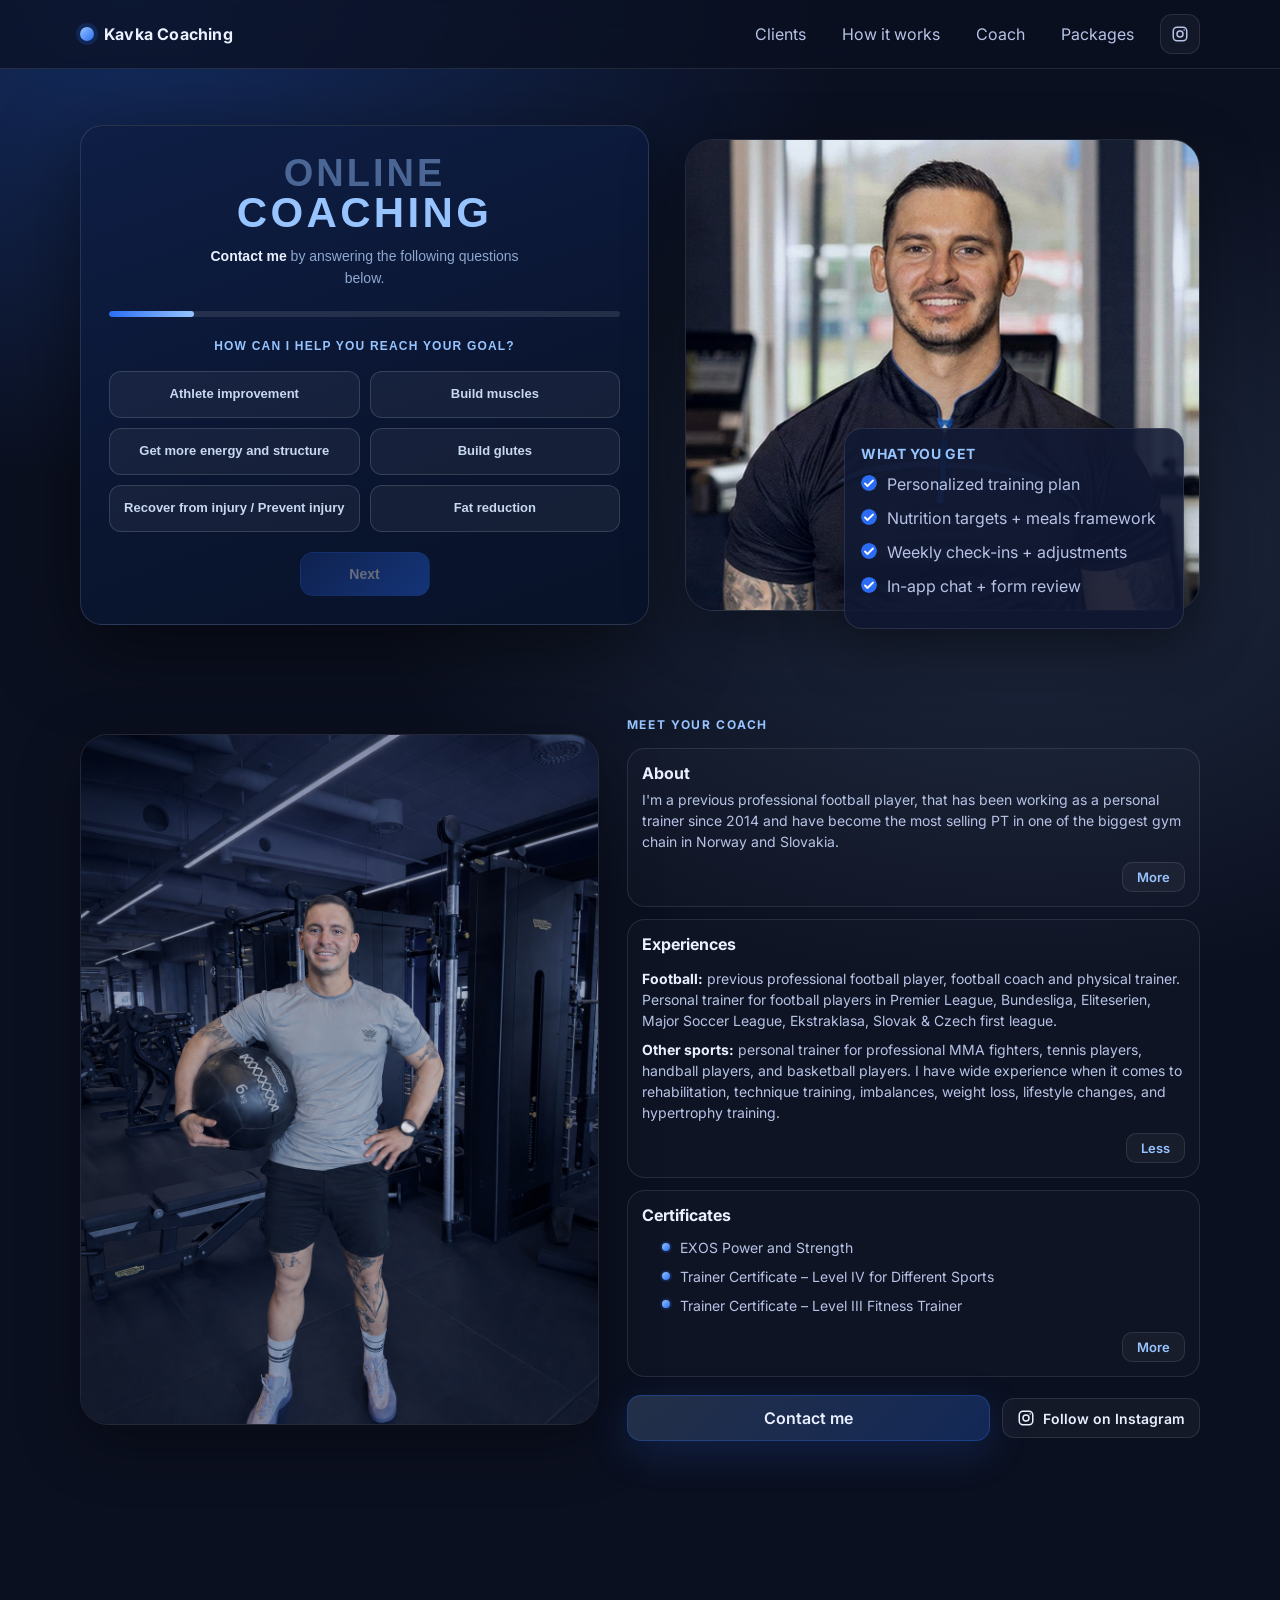
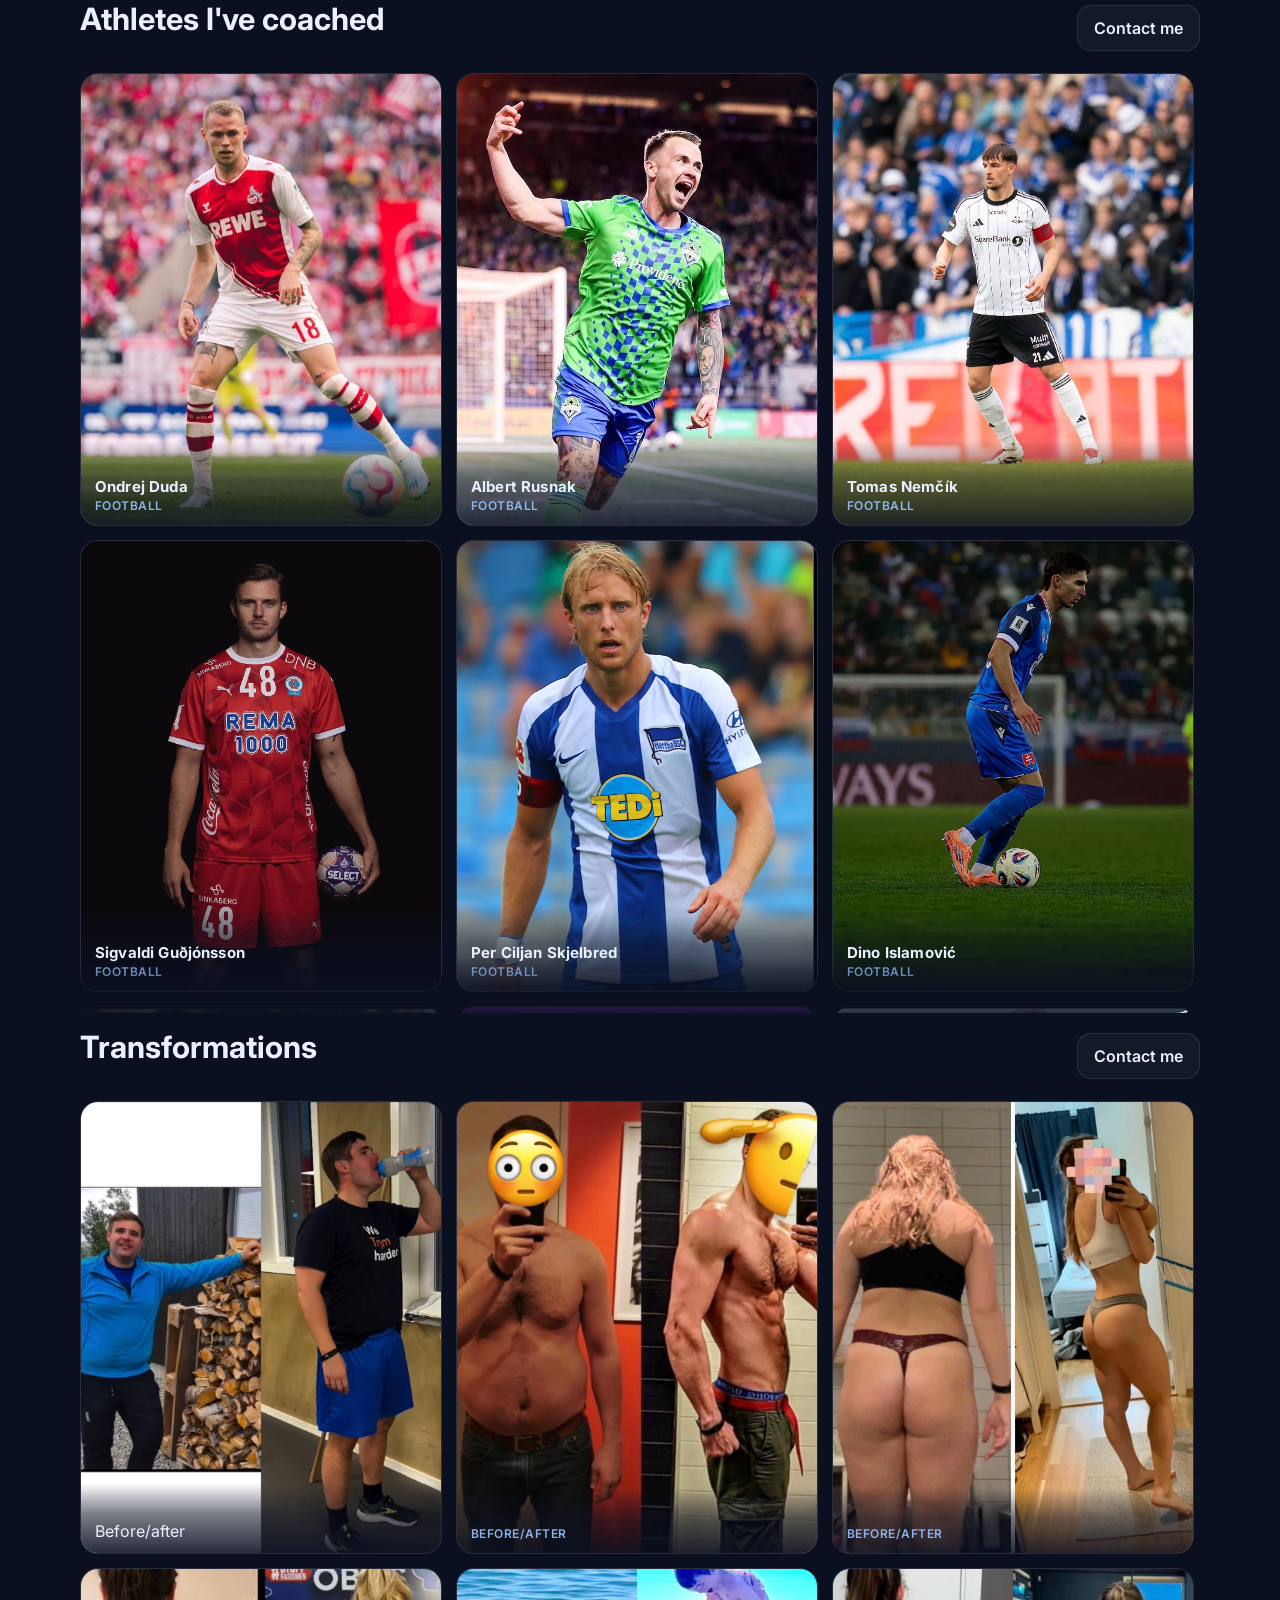
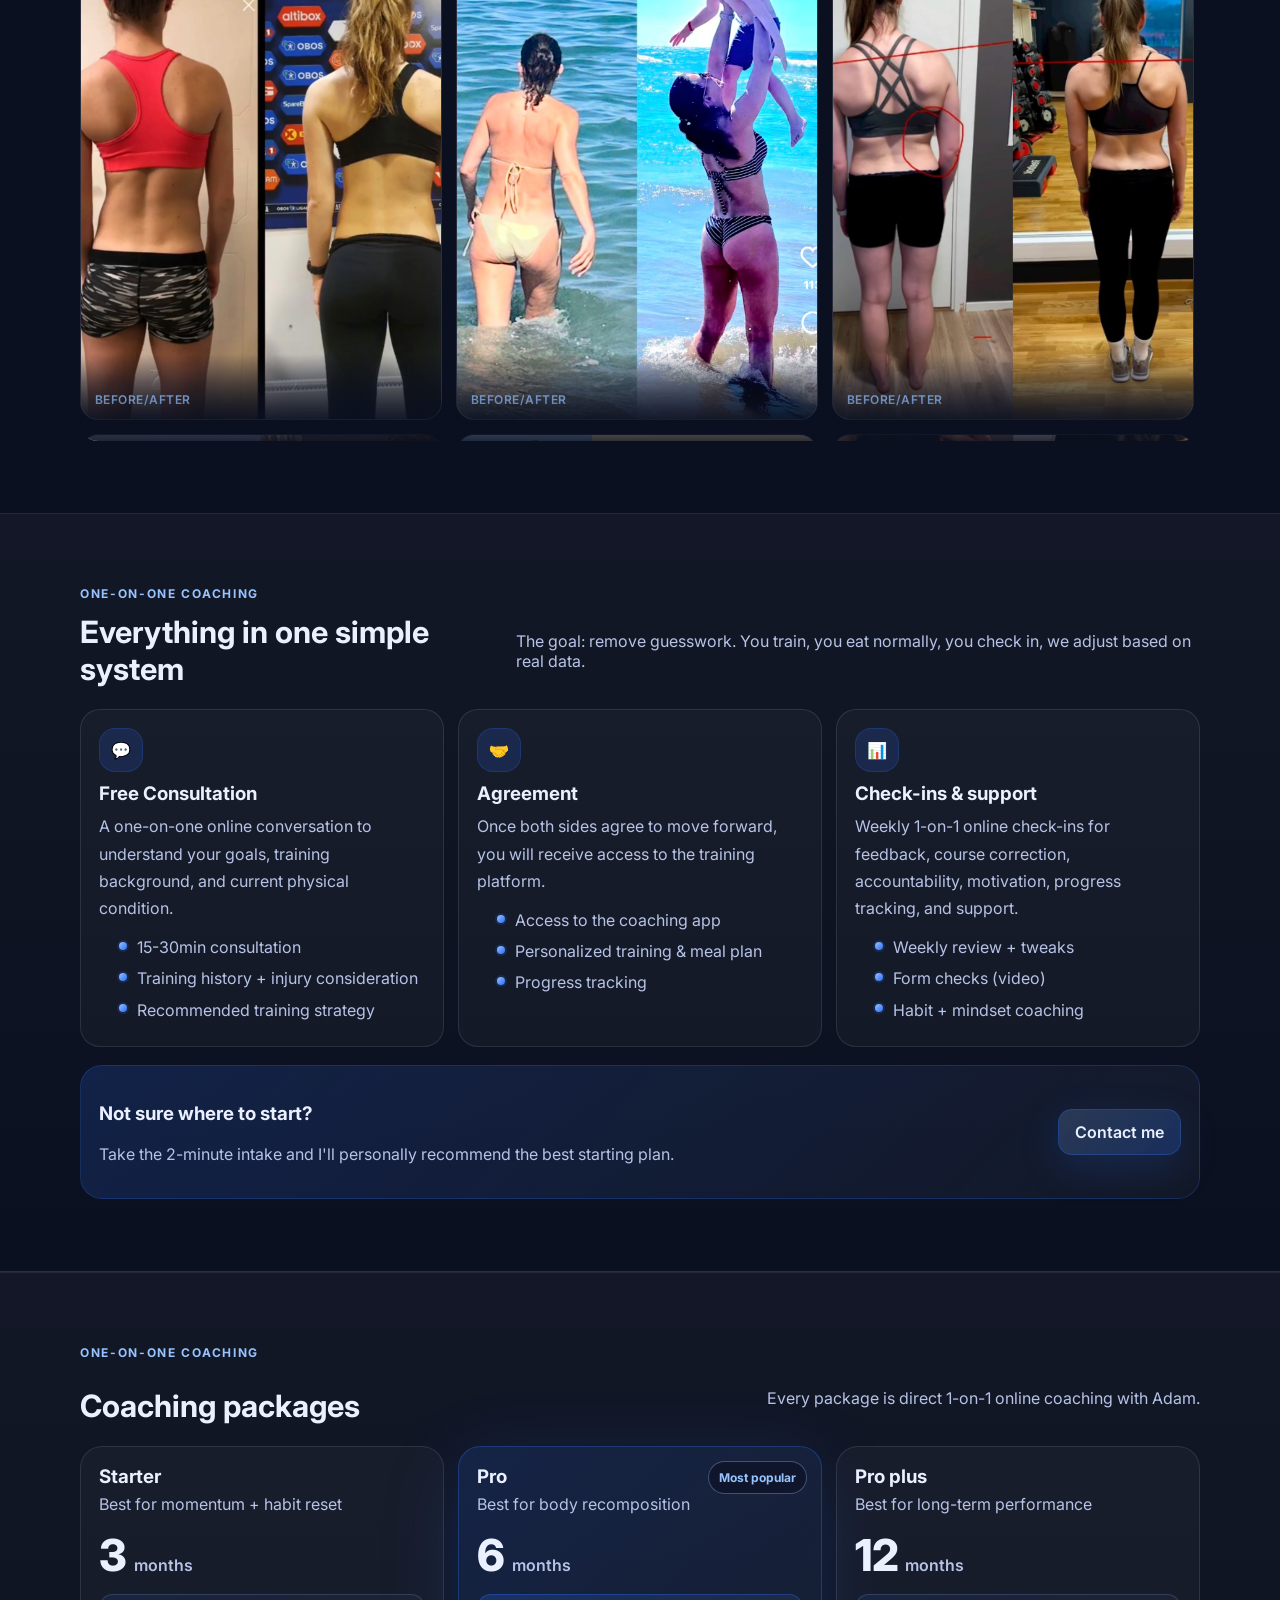
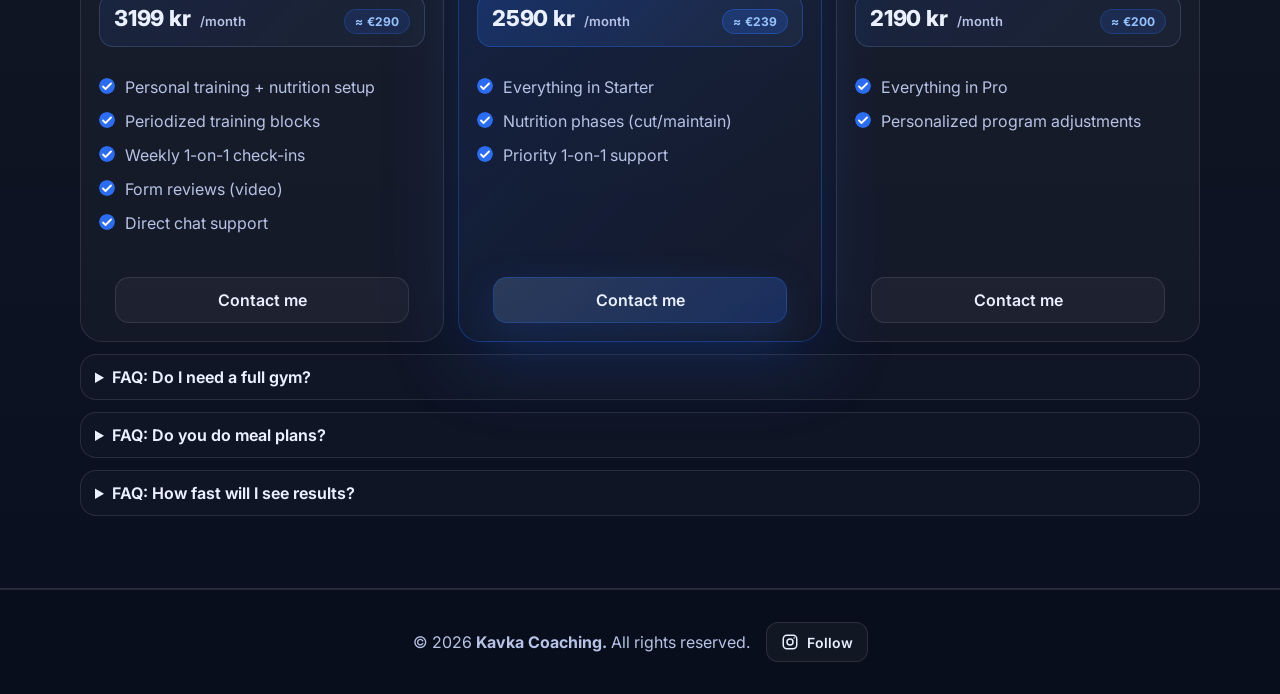
==== index.html @ ac6e38df "ordered gallery" ====
<!-- ============================================================
  AUTO-GENERATED FILE — DO NOT EDIT DIRECTLY
  Changes made here will be overwritten on the next build.
  Edit the partials in /partials and run: node build.js/node build.js --watch
============================================================ -->
<!doctype html>
<html lang="en">
  <head>
    <meta charset="utf-8" />
    <meta name="viewport" content="width=device-width,initial-scale=1" />

    <!-- Primary meta -->
    <title>Kavka Coaching — Online Fitness, Strength & Performance Coaching</title>
    <meta
      name="description"
      content="Personal online coaching with Adam Kavka — former pro footballer and top-selling PT in Norway and Slovakia. Custom training, nutrition, and weekly accountability for athletes and lifestyle clients."
    />
    <meta name="author" content="Adam Kavka" />
    <meta name="robots" content="index, follow" />
    <link rel="canonical" href="https://kavkacoaching.com/" />

    <!-- Favicon / device icons -->
    <link rel="icon" type="image/png" href="/favicon.png" />
    <link rel="apple-touch-icon" href="/apple-touch-icon.png" />
    <meta name="theme-color" content="#0b1020" />

    <!-- Open Graph (Facebook, LinkedIn, WhatsApp, iMessage previews) -->
    <meta property="og:type" content="website" />
    <meta property="og:url" content="https://kavkacoaching.com/" />
    <meta property="og:site_name" content="Kavka Coaching" />
    <meta property="og:title" content="Kavka Coaching — Online Fitness & Performance Coaching" />
    <meta
      property="og:description"
      content="Personal online coaching with Adam Kavka — former pro footballer and top-selling PT. Custom training, nutrition, and weekly accountability."
    />
    <meta property="og:image" content="https://kavkacoaching.com/assets/og-image.jpg" />
    <meta property="og:image:width" content="1200" />
    <meta property="og:image:height" content="630" />
    <meta property="og:image:alt" content="Adam Kavka — online fitness and performance coach" />
    <meta property="og:locale" content="en_US" />

    <!-- Twitter / X -->
    <meta name="twitter:card" content="summary_large_image" />
    <meta name="twitter:title" content="Kavka Coaching — Online Fitness & Performance Coaching" />
    <meta
      name="twitter:description"
      content="Personal online coaching with Adam Kavka — former pro footballer and top-selling PT."
    />
    <meta name="twitter:image" content="https://kavkacoaching.com/assets/og-image.jpg" />

    <!-- Fonts -->
    <link rel="preconnect" href="https://fonts.googleapis.com" />
    <link rel="preconnect" href="https://fonts.gstatic.com" crossorigin />
    <link
      href="https://fonts.googleapis.com/css2?family=Inter:wght@400;500;600;700&display=swap"
      rel="stylesheet"
    />

    <link rel="stylesheet" href="style.css" />

    <!-- Structured data: Person + LocalBusiness + Service + FAQ -->
    <script type="application/ld+json">
      {
        "@context": "https://schema.org",
        "@graph": [
          {
            "@type": "Person",
            "@id": "https://kavkacoaching.com/#adam",
            "name": "Adam Kavka",
            "jobTitle": "Personal Trainer & Performance Coach",
            "url": "https://kavkacoaching.com/",
            "image": "https://kavkacoaching.com/assets/coach-adam-medicineball.png",
            "sameAs": ["https://instagram.com/adam.kavka"],
            "description": "Former professional football player and top-selling personal trainer in Norway and Slovakia. Coaches elite athletes across football, MMA, tennis, handball and basketball, plus lifestyle clients focused on body composition, rehabilitation, and long-term health."
          },
          {
            "@type": "LocalBusiness",
            "@id": "https://kavkacoaching.com/#business",
            "name": "Kavka Coaching",
            "url": "https://kavkacoaching.com/",
            "image": "https://kavkacoaching.com/assets/coach-adam-medicineball.png",
            "priceRange": "2190–3199 NOK / month",
            "founder": { "@id": "https://kavkacoaching.com/#adam" },
            "sameAs": ["https://instagram.com/adam.kavka"]
          },
          {
            "@type": "Service",
            "name": "Online Personal Coaching",
            "provider": { "@id": "https://kavkacoaching.com/#business" },
            "areaServed": "Worldwide",
            "serviceType": [
              "Personal Training",
              "Online Coaching",
              "Sports Performance",
              "Injury Rehabilitation",
              "Nutrition Coaching"
            ],
            "offers": [
              {
                "@type": "Offer",
                "name": "Starter — 3 months",
                "price": "3199",
                "priceCurrency": "NOK",
                "url": "https://kavkacoaching.com/#packages"
              },
              {
                "@type": "Offer",
                "name": "Pro — 6 months",
                "price": "2590",
                "priceCurrency": "NOK",
                "url": "https://kavkacoaching.com/#packages"
              },
              {
                "@type": "Offer",
                "name": "Pro Plus — 12 months",
                "price": "2190",
                "priceCurrency": "NOK",
                "url": "https://kavkacoaching.com/#packages"
              }
            ]
          },
          {
            "@type": "FAQPage",
            "mainEntity": [
              {
                "@type": "Question",
                "name": "Do I need a full gym?",
                "acceptedAnswer": {
                  "@type": "Answer",
                  "text": "No. The plan is written around your equipment (home, gym, or hybrid). If you have dumbbells and a bench, that's enough to progress."
                }
              },
              {
                "@type": "Question",
                "name": "Do you do meal plans?",
                "acceptedAnswer": {
                  "@type": "Answer",
                  "text": "We use targets and templates with optional examples. The focus is sustainability, flexibility, and learning what works for you."
                }
              },
              {
                "@type": "Question",
                "name": "How fast will I see results?",
                "acceptedAnswer": {
                  "@type": "Answer",
                  "text": "Most clients notice energy, consistency, and strength improvements in 2–3 weeks. Visible changes typically follow over 6–12+ weeks depending on goal and adherence."
                }
              }
            ]
          }
        ]
      }
    </script>
  </head>

  <body></body>
</html>

<!-- Top bar -->
<header class="topbar" id="top">
  <div class="container topbar__inner">
    <a class="brand scroll-top-btn" href="" aria-label="Kavka Coaching home">
      <span class="brand__mark" aria-hidden="true"></span>
      <span class="brand__text">Kavka Coaching</span>
    </a>

    <nav class="nav" aria-label="Primary">
      <button class="nav__toggle" id="navToggle" aria-expanded="false" aria-controls="navMenu">
        <span class="sr-only">Open menu</span>
        <span class="nav__bars" aria-hidden="true"></span>
      </button>

      <div class="nav__menu" id="navMenu">
        <a href="#results">Clients</a>
        <a href="#method">How it works</a>
        <a href="#coach">Coach</a>
        <a href="#packages">Packages</a>
        <a
          class="social-link social-link--icon"
          href="https://instagram.com/adam.kavka"
          target="_blank"
          rel="noopener noreferrer"
          aria-label="Instagram"
        >
          <svg
            viewBox="0 0 24 24"
            fill="none"
            stroke-width="2"
            stroke-linecap="round"
            stroke-linejoin="round"
            aria-hidden="true"
          >
            <rect x="3" y="3" width="18" height="18" rx="5" />
            <circle cx="12" cy="12" r="4" />
            <circle cx="17.5" cy="6.5" r="1" fill="currentColor" stroke="none" />
          </svg>
        </a>
      </div>
    </nav>
  </div>
</header>


    <main>

<!-- HERO -->
<section class="hero">
  <div class="container hero__grid">
    <div class="hero__copy">
      <!-- ═══ QUIZ PANEL ═══ -->
      <div class="quiz-panel" id="quizPanel">
        <div class="quiz-logo">
          <div class="quiz-logo__top">ONLINE</div>
          <div class="quiz-logo__bottom">COACHING</div>
          <p class="quiz-tagline"><b>Contact me</b> by answering the following questions below.</p>
        </div>

        <div class="quiz-progress">
          <div class="quiz-progress__fill" id="quizProgress" style="width: 16.66%"></div>
        </div>

        <div class="quiz-steps" id="quizSteps">
          <!-- Step 1 -->
          <div class="quiz-step is-active" data-step="1">
            <p class="quiz-question">How can I help you reach your goal?</p>
            <div class="quiz-options">
              <button class="quiz-opt" data-group="goal" data-val="athlete">
                Athlete improvement
              </button>
              <button class="quiz-opt" data-group="goal" data-val="muscle">Build muscles</button>
              <button class="quiz-opt" data-group="goal" data-val="energy">
                Get more energy and structure
              </button>
              <button class="quiz-opt" data-group="goal" data-val="glutes">Build glutes</button>
              <button class="quiz-opt" data-group="goal" data-val="injury">
                Recover from injury / Prevent injury
              </button>
              <button class="quiz-opt" data-group="goal" data-val="fat">Fat reduction</button>
            </div>
            <div class="quiz-nav">
              <button class="quiz-nav-btn quiz-nav-btn--next" data-next="2" disabled>Next</button>
            </div>
          </div>

          <!-- Step 2 -->
          <div class="quiz-step" data-step="2">
            <p class="quiz-question">How many times per week do you realistically want to train?</p>
            <div class="quiz-options">
              <button class="quiz-opt" data-group="freq" data-val="2">2 times</button>
              <button class="quiz-opt" data-group="freq" data-val="3">3 times</button>
              <button class="quiz-opt" data-group="freq" data-val="4+">4+ times</button>
              <button class="quiz-opt" data-group="freq" data-val="unsure">Not sure</button>
            </div>
            <div class="quiz-nav">
              <button class="quiz-nav-btn quiz-nav-btn--back" data-back="1">Back</button>
              <button class="quiz-nav-btn quiz-nav-btn--next" data-next="3" disabled>Next</button>
            </div>
          </div>

          <!-- Step 3 -->
          <div class="quiz-step" data-step="3">
            <p class="quiz-question">What is your biggest challenge?</p>
            <div class="quiz-options quiz-options--3col">
              <button class="quiz-opt" data-group="challenge" data-val="diet">
                It's hard to stick to a diet
              </button>
              <button class="quiz-opt" data-group="challenge" data-val="structure">
                Lack of structure in my training
              </button>
              <button class="quiz-opt" data-group="challenge" data-val="motivation">
                Struggle with motivation
              </button>
              <button class="quiz-opt" data-group="challenge" data-val="time">
                Not enough time in my daily life
              </button>
              <button class="quiz-opt" data-group="challenge" data-val="tried">
                Tried a lot without results
              </button>
              <button class="quiz-opt" data-group="challenge" data-val="coaching">
                Need coaching
              </button>
            </div>
            <div class="quiz-nav">
              <button class="quiz-nav-btn quiz-nav-btn--back" data-back="2">Back</button>
              <button class="quiz-nav-btn quiz-nav-btn--next" data-next="4" disabled>Next</button>
            </div>
          </div>

          <!-- Step 3b – ATHLETE variant -->
          <div class="quiz-step" data-step="3b">
            <p class="quiz-question">
              What aspect of your performance do you most want to improve?
            </p>
            <div class="quiz-options quiz-options--3col">
              <button class="quiz-opt" data-group="challenge" data-val="speed">
                Speed & explosiveness
              </button>
              <button class="quiz-opt" data-group="challenge" data-val="strength">
                Strength & power
              </button>
              <button class="quiz-opt" data-group="challenge" data-val="endurance">Recovery</button>
              <button class="quiz-opt" data-group="challenge" data-val="injury">
                Staying injury-free
              </button>
              <button class="quiz-opt" data-group="challenge" data-val="body-comp">
                Body composition
              </button>
              <button class="quiz-opt" data-group="challenge" data-val="consistency">
                Training consistency
              </button>
            </div>
            <div class="quiz-nav">
              <button class="quiz-nav-btn quiz-nav-btn--back" data-back="2">Back</button>
              <button class="quiz-nav-btn quiz-nav-btn--next" data-next="4" disabled>Next</button>
            </div>
          </div>

          <!-- Step 3c – INJURY/RECOVERY variant -->
          <div class="quiz-step" data-step="3c">
            <p class="quiz-question">What best describes your current situation?</p>
            <div class="quiz-options quiz-options--3col">
              <button class="quiz-opt" data-group="challenge" data-val="rehab">
                Recovering from a recent injury
              </button>
              <button class="quiz-opt" data-group="challenge" data-val="chronic">
                Managing a chronic / recurring issue
              </button>
              <button class="quiz-opt" data-group="challenge" data-val="prevention">
                No injury now, want to stay that way
              </button>
              <button class="quiz-opt" data-group="challenge" data-val="post-surgery">
                Post-surgery rehabilitation
              </button>
              <button class="quiz-opt" data-group="challenge" data-val="pain">
                Pain during training I want to fix
              </button>
              <button class="quiz-opt" data-group="challenge" data-val="return">
                Returning to sport after time off
              </button>
            </div>
            <div class="quiz-nav">
              <button class="quiz-nav-btn quiz-nav-btn--back" data-back="2">Back</button>
              <button class="quiz-nav-btn quiz-nav-btn--next" data-next="4" disabled>Next</button>
            </div>
          </div>

          <!-- Step 4 -->
          <div class="quiz-step" data-step="4">
            <p class="quiz-question">How ready are you to start making real progress?</p>
            <div class="quiz-options">
              <button class="quiz-opt" data-group="ready" data-val="now">
                I'm ready to start now
              </button>
              <button class="quiz-opt" data-group="ready" data-val="soon">
                I want to start within the next few weeks
              </button>
            </div>
            <div class="quiz-nav">
              <button class="quiz-nav-btn quiz-nav-btn--back" data-back="3">Back</button>
              <button class="quiz-nav-btn quiz-nav-btn--next" data-next="5" disabled>Next</button>
            </div>
          </div>

          <!-- Step 5 -->
          <div class="quiz-step" data-step="5">
            <p class="quiz-question">What do you feel you're missing most right now?</p>
            <div class="quiz-options">
              <button class="quiz-opt" data-group="missing" data-val="diet-structure">
                Nutrition structure
              </button>
              <button class="quiz-opt" data-group="missing" data-val="training-structure">
                Training structure
              </button>
              <button class="quiz-opt" data-group="missing" data-val="accountability">
                Accountability and check-ins
              </button>
              <button class="quiz-opt" data-group="missing" data-val="all">All</button>
            </div>
            <div class="quiz-nav">
              <button class="quiz-nav-btn quiz-nav-btn--back" data-back="4">Back</button>
              <button
                class="quiz-nav-btn quiz-nav-btn--next scroll-top-btn"
                data-next="contact"
                disabled
              >
                Next
              </button>
            </div>
            <!-- <div class="quiz-nav">
              <button class="quiz-nav-btn quiz-nav-btn--back" data-back="4">Back</button>
              <button class="quiz-nav-btn quiz-nav-btn--next" data-next="6" disabled>Next</button>
            </div> -->
          </div>

          <!-- Step 6 -->
          <!-- <div class="quiz-step" data-step="6">
            <p class="quiz-question">Are you willing to follow a plan if it suits you?</p>
            <div class="quiz-options">
              <button class="quiz-opt" data-group="commit" data-val="yes">
                Yes, I'm ready to do what it takes
              </button>
              <button class="quiz-opt" data-group="commit" data-val="support">
                Yes, but I need support and guidance
              </button>
            </div>
            <div class="quiz-nav">
              <button class="quiz-nav-btn quiz-nav-btn--back" data-back="5">Back</button>
              <button
                class="quiz-nav-btn quiz-nav-btn--next scroll-top-btn"
                data-next="contact"
                disabled
              >
                Next
              </button>
            </div>
          </div> -->

          <!-- Contact -->
          <div class="quiz-step" data-step="contact">
            <p class="quiz-contact-title">Contact Information</p>
            <form id="quizForm" action="https://api.web3forms.com/submit" method="POST">
              <input type="hidden" name="access_key" value="e5d29712-9a06-461d-8689-d2d3aa229a0f" />
              <input type="hidden" name="subject" id="fSubject" />
              <input type="hidden" name="goal" id="fGoal" />
              <input type="hidden" name="frequency" id="fFreq" />
              <input type="hidden" name="challenge" id="fChallenge" />
              <input type="hidden" name="readiness" id="fReady" />
              <input type="hidden" name="missing" id="fMissing" />
              <input type="hidden" name="commitment" id="fCommit" />

              <div class="quiz-field">
                <label for="qName">Full name</label>
                <input
                  type="text"
                  id="qName"
                  name="name"
                  placeholder="Your full name"
                  required
                  autocomplete="name"
                />
              </div>
              <div class="quiz-field">
                <label for="qEmail">Email</label>
                <input
                  type="email"
                  id="qEmail"
                  name="email"
                  placeholder="Your email"
                  required
                  autocomplete="email"
                />
                <p class="quiz-field-error" id="qEmailError">Please enter a valid email address.</p>
              </div>
              <div class="quiz-field">
                <label for="qPhone">Phone</label>
                <div class="quiz-phone-row">
                  <div class="dial-picker" id="dialPicker">
                    <button
                      type="button"
                      class="dial-trigger"
                      id="dialTrigger"
                      aria-haspopup="listbox"
                      aria-expanded="false"
                    >
                      <span class="dial-flag" id="dialFlag">🇳🇴</span>
                      <span class="dial-code" id="dialCode">+47</span>
                      <span class="dial-arrow" aria-hidden="true">▾</span>
                    </button>
                    <div
                      class="dial-dropdown"
                      id="dialDropdown"
                      role="listbox"
                      aria-label="Select country code"
                      hidden
                    >
                      <div class="dial-search-wrap">
                        <input
                          type="text"
                          class="dial-search"
                          id="dialSearch"
                          placeholder="Search country…"
                          autocomplete="off"
                          aria-label="Search countries"
                        />
                      </div>
                      <ul class="dial-list" id="dialList"></ul>
                    </div>
                  </div>
                  <input type="hidden" name="dial_code" id="qDialCode" value="+47" />
                  <input
                    type="tel"
                    id="qPhone"
                    name="phone"
                    placeholder="Mobile number"
                    autocomplete="tel"
                  />
                </div>
              </div>

              <!-- Your answers toggle -->
              <div class="quiz-field">
                <div class="quiz-answers-header">
                  <label>Your answers</label>
                  <button type="button" class="quiz-answers-toggle" id="answersToggle">
                    Show my answers
                  </button>
                </div>
                <div class="quiz-answers-body" id="answersBody" hidden>
                  <div id="qSummaryDisplay" class="quiz-summary-display"></div>
                </div>
                <input type="hidden" id="qSummary" />
              </div>

              <div class="quiz-field">
                <label for="qMessage"
                  >Anything else you'd like to add?
                  <span class="quiz-label-optional">(optional)</span></label
                >
                <textarea
                  id="qMessage"
                  name="additional_notes"
                  class="quiz-message-textarea"
                  rows="3"
                  placeholder="Tell me about your schedule, goals, or anything relevant…"
                ></textarea>
              </div>

              <input type="hidden" name="message" id="fFullMessage" />

              <div class="h-captcha" data-captcha="true" data-theme="dark"></div>

              <div class="quiz-bottom-row">
                <button
                  type="button"
                  class="quiz-nav-btn quiz-nav-btn--back scroll-top-btn"
                  data-back="5"
                >
                  Back
                </button>
                <button type="submit" class="quiz-submit-btn" id="quizSubmit">Contact me</button>
              </div>
              <p class="quiz-privacy">
                When you submit the form, we use your contact information to send you special
                offers. Read our <a href="/privacy">privacy policy</a> for more information.
              </p>
              <p class="quiz-status" id="quizStatus"></p>
            </form>
          </div>

          <!-- Thanks -->
          <div class="quiz-step" data-step="thanks">
            <div class="quiz-thanks">
              <div class="quiz-thanks__icon">✓</div>
              <h2>Thank you! We'll be in touch soon.</h2>
              <p>We've received your information and will get back to you as soon as possible.</p>
            </div>
          </div>
        </div>
        <!-- /quiz-steps -->
      </div>
      <!-- /quiz-panel -->
    </div>
    <div class="hero__media">
      <img
        class="hero__image"
        src="assets/coach-hero-toned.jpg"
        alt="Abstract placeholder graphic (replace with coach photo)"
        loading="eager"
      />
      <div class="hero__card">
        <h3>What you get</h3>
        <ul class="checklist">
          <li>Personalized training plan</li>
          <li>Nutrition targets + meals framework</li>
          <li>Weekly check-ins + adjustments</li>
          <li>In-app chat + form review</li>
        </ul>
      </div>
    </div>
  </div>
</section>

<!-- COACH -->
<section class="section" id="coach">
  <div class="container coach-layout" id="coachLayout">
    <div class="split__media coach-media" id="coachMedia">
      <img
        class="portrait"
        src="assets/coach-adam-medicineball.png"
        alt="Adam Kavka, personal trainer and former professional footballer, training with a medicine ball"
        loading="lazy"
      />
    </div>
    <div class="split__copy coach-copy" id="coachCopy">
      <p class="eyebrow">MEET YOUR COACH</p>

      <div class="bullets">
        <!-- ABOUT -->
        <div class="bullet">
          <h3>About</h3>
          <p>
            I'm a previous professional football player, that has been working as a personal trainer
            since 2014 and have become the most selling PT in one of the biggest gym chain in Norway
            and Slovakia.
          </p>
          <div class="expandable" id="aboutExtra">
            <div>
              <p class="space">
                Throughout my career, I became the top-selling personal trainer within one of the
                largest gym chains operating in Norway and Slovakia. My coaching experience ranges
                from elite athletes across various sports to individuals looking to transform their
                lifestyle, improve fitness, and maintain long-term health. I have great experience
                with professional athletes within various sports, but also regarding regular clients
                with need to change or keep up a healthy lifestyle.
              </p>
            </div>
          </div>
          <button class="btn-expand" data-target="aboutExtra" type="button">
            <span class="btn-expand__text">More</span>
          </button>
        </div>

        <!-- EXPERIENCES -->
        <div class="bullet">
          <h3>Experiences</h3>
          <p class="space">
            <b>Football:</b> previous professional football player, football coach and physical
            trainer. Personal trainer for football players in Premier League, Bundesliga,
            Eliteserien, Major Soccer League, Ekstraklasa, Slovak &amp; Czech first league.
          </p>
          <div class="expandable is-open" id="expExtra">
            <div>
              <p class="space">
                <b>Other sports:</b> personal trainer for professional MMA fighters, tennis players,
                handball players, and basketball players. I have wide experience when it comes to
                rehabilitation, technique training, imbalances, weight loss, lifestyle changes, and
                hypertrophy training.
              </p>
            </div>
          </div>
          <button class="btn-expand" data-target="expExtra" type="button">
            <span class="btn-expand__text">Less</span>
          </button>
        </div>

        <!-- CERTIFICATES -->
        <div class="bullet" id="certBullet">
          <h3>Certificates</h3>
          <ul class="dot-list">
            <li>EXOS Power and Strength</li>
            <li>Trainer Certificate – Level IV for Different Sports</li>
            <li>Trainer Certificate – Level III Fitness Trainer</li>

            <li class="cert-extra">EXOS Speed</li>
            <li class="cert-extra">EXOS Mentorship Phase 1</li>
            <li class="cert-extra">Triphasic Training Course</li>
            <li class="cert-extra">DNS Sports Course Trainer Certificate I, II, III</li>
            <li class="cert-extra">DNS (Dynamic Neuromuscular Stabilization) Course</li>
            <li class="cert-extra">Functional Strength and Power with Kettlebell</li>
            <li class="cert-extra">Reaching Maximum Growth &amp; Strength</li>
            <li class="cert-extra">Hypertrophy Conference 2023</li>
            <li class="cert-extra">Physiological Training</li>
            <li class="cert-extra">Muscle Contractions</li>

            <li class="cert-extra">Powerlifting Technique and Methodic Training</li>
            <li class="cert-extra">Powerlifting School</li>
            <li class="cert-extra">Squat School</li>

            <li class="cert-extra">Physiotherapy for Sports Injuries</li>
            <li class="cert-extra">Rehabilitation After Post-Op ACL Surgery</li>
            <li class="cert-extra">Prevention and Treatment of Adductors</li>
            <li class="cert-extra">SM System (Spiral Stabilization)</li>
            <li class="cert-extra">Functional Patterns</li>

            <li class="cert-extra">Diagnostics for Trainers</li>
            <li class="cert-extra">Real Diagnostics of the Human Body</li>
            <li class="cert-extra">Assessments: Fundamental Concepts and Techniques</li>

            <li class="cert-extra">Modern Nutrition</li>

            <li class="cert-extra">UEFA Grassroots Charter C Licence</li>
            <li class="cert-extra">Certificate of Basic Sports Training</li>
            <li class="cert-extra">Certificate in Kinesio Taping</li>
            <li class="cert-extra">Pregnancy Training</li>
            <li class="cert-extra">Post-Pregnancy Training</li>
            <li class="cert-extra">Certified KAATSU Specialist (the only one in Norway)</li>
          </ul>
          <button class="btn-expand" id="certToggle" type="button">
            <span class="btn-expand__text">More</span>
          </button>
        </div>
      </div>

      <div class="coach-social-row">
        <a class="btn scroll-top-btn" href="#packages">Contact me</a>
        <a
          class="social-link"
          href="https://instagram.com/adam.kavka"
          target="_blank"
          rel="noopener noreferrer"
          aria-label="Coach on Instagram"
        >
          <svg
            viewBox="0 0 24 24"
            fill="none"
            stroke-width="2"
            stroke-linecap="round"
            stroke-linejoin="round"
            aria-hidden="true"
          >
            <rect x="3" y="3" width="18" height="18" rx="5" />
            <circle cx="12" cy="12" r="4" />
            <circle cx="17.5" cy="6.5" r="1" fill="currentColor" stroke="none" />
          </svg>
          <span>Follow on Instagram</span>
        </a>
      </div>
    </div>
  </div>
</section>

<!-- CLIENTS (Athletes + Transformations) -->
<section class="section" id="results">
  <div class="container">
    <!-- ATHLETES -->
    <div class="section__head">
      <h2>Athletes I've coached</h2>
      <a class="btn scroll-top-btn btn--ghost" href="#contact">Contact me</a>
    </div>

    <div class="gallery-scroll">
      <div class="grid gallery">
        <button
          class="tile"
          data-full="./assets/clients/image10.jpeg"
          aria-label="Open result: Client1"
        >
          <img
            src="./assets/clients/image10.jpeg"
            alt="Ondrej Duda 
"
            loading="lazy"
          />
          <span class="tile__caption">
            <span class="tile__name">Ondrej Duda </span>
            <span class="tile__sub">Football</span>
          </span>
        </button>

        <button
          class="tile"
          data-full="./assets/clients/image9.jpeg"
          aria-label="Open result: Client2"
        >
          <img
            src="./assets/clients/image9.jpeg"
            alt="Albert Rusnak 
"
            loading="lazy"
          />
          <span class="tile__caption">
            <span class="tile__name">Albert Rusnak </span>
            <span class="tile__sub">Football</span>
          </span>
        </button>

        <button
          class="tile"
          data-full="./assets/clients/image12.jpeg"
          aria-label="Open result: Client3"
        >
          <img
            src="./assets/clients/image12.jpeg"
            alt="Tomas Nemčík 
"
            loading="lazy"
          />
          <span class="tile__caption">
            <span class="tile__name">Tomas Nemčík </span>
            <span class="tile__sub">Football</span>
          </span>
        </button>

        <button
          class="tile"
          data-full="./assets/clients/image7.jpeg"
          aria-label="Open result: Client4"
        >
          <img
            src="./assets/clients/image7.jpeg"
            alt="Sigvaldi Guðjónsson
"
            loading="lazy"
          />
          <span class="tile__caption">
            <span class="tile__name">Sigvaldi Guðjónsson </span>
            <span class="tile__sub">Football</span>
          </span>
        </button>

        <button
          class="tile"
          data-full="./assets/clients/image3.jpeg"
          aria-label="Open result: Client5"
        >
          <img
            src="./assets/clients/image3.jpeg"
            alt="⁠Per Ciljan Skjelbred
"
            loading="lazy"
          />
          <span class="tile__caption">
            <span class="tile__name">⁠Per Ciljan Skjelbred </span>
            <span class="tile__sub">Football</span>
          </span>
        </button>

        <button
          class="tile"
          data-full="./assets/clients/image6.jpeg"
          aria-label="Open result: Client6"
        >
          <img src="./assets/clients/image6.jpeg" alt="⁠Dino Islamović" loading="lazy" />
          <span class="tile__caption">
            <span class="tile__name">⁠Dino Islamović </span>
            <span class="tile__sub">Football</span>
          </span>
        </button>

        <button
          class="tile"
          data-full="./assets/clients/image13.jpeg"
          aria-label="Open result: Client7"
        >
          <img src="./assets/clients/image13.jpeg" alt="David Duriš" loading="lazy" />
          <span class="tile__caption">
            <span class="tile__name">David Duriš</span>
            <span class="tile__sub">Football</span>
          </span>
        </button>

        <button
          class="tile"
          data-full="./assets/clients/image8.jpeg"
          aria-label="Open result: Client8"
        >
          <img src="./assets/clients/image8.jpeg" alt="Vegard Erlien" loading="lazy" />
          <span class="tile__caption">
            <span class="tile__name">Vegard Erlien </span>
            <span class="tile__sub">Football</span>
          </span>
        </button>

        <button
          class="tile"
          data-full="./assets/clients/image5.jpeg"
          aria-label="Open result: Client9"
        >
          <img src="./assets/clients/image5.jpeg" alt="⁠Christian Eggen Rismark" loading="lazy" />
          <span class="tile__caption">
            <span class="tile__name">⁠Christian Eggen Rismark</span>
            <span class="tile__sub">Football</span>
          </span>
        </button>

        <button
          class="tile"
          data-full="./assets/clients/image1.jpeg"
          aria-label="Open result: Client10"
        >
          <img src="./assets/clients/image1.jpeg" alt="MARCUS MEHNERT" loading="lazy" />
          <span class="tile__caption">
            <span class="tile__name">Marcus Mehnert</span>
            <span class="tile__sub">Football</span>
          </span>
        </button>

        <button
          class="tile"
          data-full="./assets/clients/image0.jpeg"
          aria-label="Open result: Client11"
        >
          <img src="./assets/clients/image0.jpeg" alt="Jana Čepelová" loading="lazy" />
          <span class="tile__caption">
            <span class="tile__name">Jana Čepelová</span>
            <span class="tile__sub">Tenis</span>
          </span>
        </button>

        <button
          class="tile"
          data-full="./assets/clients/image2.jpeg"
          aria-label="Open result: Client12"
        >
          <img src="./assets/clients/image2.jpeg" alt="⁠Erik Tønne" loading="lazy" />
          <span class="tile__caption">
            <span class="tile__name">⁠Erik Tønne</span>
            <span class="tile__sub">Football</span>
          </span>
        </button>

        <!-- <button
          class="tile"
          data-full="./assets/clients/image4.jpeg"
          aria-label="Open result: Client13"
        >
          <img src="./assets/clients/image4.jpeg" alt="Client13" loading="lazy" />
          <span class="tile__caption">
            <span class="tile__name">Client13</span>
            <span class="tile__sub">Proffesion/type of training/how i helped</span>
          </span>
        </button> -->
      </div>
    </div>

    <!-- TRANSFORMATIONS -->
    <div class="section__head section__head--spaced" id="transformations">
      <h2>Transformations</h2>
      <a class="btn scroll-top-btn btn--ghost" href="#contact">Contact me</a>
    </div>

    <div class="gallery-scroll">
      <div class="grid gallery">
        <button
          class="tile"
          data-full="./assets/clients/image14.jpeg"
          aria-label="Open result: Client14"
        >
          <img src="./assets/clients/image14.jpeg" alt="Client14" loading="lazy" />
          <span class="tile__caption">
            <span class="tile_
            <span class="tile__sub">Before/after</span>
          </span>
        </button>

        <button
          class="tile"
          data-full="./assets/clients/image15.jpeg"
          aria-label="Open result: Client15"
        >
          <img src="./assets/clients/image15.jpeg" alt="Client15" loading="lazy" />
          <span class="tile__caption">
            <span class="tile__sub">Before/after</span>
          </span>
        </button>

        <button
          class="tile"
          data-full="./assets/clients/image16.jpeg"
          aria-label="Open result: Client16"
        >
          <img src="./assets/clients/image16.jpeg" alt="Client16" loading="lazy" />
          <span class="tile__caption">
            <span class="tile__sub">Before/after</span>
          </span>
        </button>

        <button
          class="tile"
          data-full="./assets/clients/image17.jpeg"
          aria-label="Open result: Client17"
        >
          <img src="./assets/clients/image17.jpeg" alt="Client17" loading="lazy" />
          <span class="tile__caption">
            <span class="tile__sub">Before/after</span>
          </span>
        </button>

        <button
          class="tile"
          data-full="./assets/clients/image18.jpeg"
          aria-label="Open result: Client18"
        >
          <img src="./assets/clients/image18.jpeg" alt="Client18" loading="lazy" />
          <span class="tile__caption">
            <span class="tile__sub">Before/after</span>
          </span>
        </button>

        <button
          class="tile"
          data-full="./assets/clients/image19.jpg"
          aria-label="Open result: Client19"
        >
          <img src="./assets/clients/image19.jpg" alt="Client19" loading="lazy" />
          <span class="tile__caption">
            <span class="tile__sub">Before/after</span>
          </span>
        </button>

                <button
          class="tile"
          data-full="./assets/clients/image20.jpg"
          aria-label="Open result: Client20"
        >
          <img src="./assets/clients/image20.jpg" alt="Client20" loading="lazy" />
          <span class="tile__caption">
            <span class="tile__sub">Before/after</span>
          </span>
        </button>

                <button
          class="tile"
          data-full="./assets/clients/image21.jpg"
          aria-label="Open result: Client21"
        >
          <img src="./assets/clients/image21.jpg" alt="Client21" loading="lazy" />
          <span class="tile__caption">
            <span class="tile__sub">Before/after</span>
          </span>
        </button>

                <button
          class="tile"
          data-full="./assets/clients/image22.jpeg"
          aria-label="Open result: Client22"
        >
          <img src="./assets/clients/image22.jpeg" alt="Client22" loading="lazy" />
          <span class="tile__caption">
            <span class="tile__sub">Before/after</span>
          </span>
        </button>

      </div>
    </div>
  </div>
</section>

<!-- METHOD / APP -->
<section class="section section--alt" id="method">
  <div class="container">
    <p class="eyebrow">ONE-ON-ONE COACHING</p>
    <div class="section__head">
      <h2>Everything in one simple system</h2>
      <p class="muted">
        The goal: remove guesswork. You train, you eat normally, you check in, we adjust based on
        real data.
      </p>
    </div>

    <div class="cards">
      <article class="card">
        <div class="card__icon" aria-hidden="true">💬</div>
        <h3>Free Consultation</h3>
        <p>
          A one-on-one online conversation to understand your goals, training background, and
          current physical condition.
        </p>
        <ul class="mini">
          <li>15-30min consultation</li>
          <li>Training history + injury consideration</li>
          <li>Recommended training strategy</li>
        </ul>
      </article>

      <article class="card">
        <div class="card__icon" aria-hidden="true">🤝</div>
        <h3>Agreement</h3>
        <p>
          Once both sides agree to move forward, you will receive access to the training platform.
        </p>
        <ul class="mini">
          <li>Access to the coaching app</li>
          <li>Personalized training & meal plan</li>
          <li>Progress tracking</li>
        </ul>
      </article>

      <article class="card">
        <div class="card__icon" aria-hidden="true">📊</div>
        <h3>Check-ins & support</h3>
        <p>
          Weekly 1-on-1 online check-ins for feedback, course correction, accountability,
          motivation, progress tracking, and support.
        </p>
        <ul class="mini">
          <li>Weekly review + tweaks</li>
          <li>Form checks (video)</li>
          <li>Habit + mindset coaching</li>
        </ul>
      </article>
    </div>

    <div class="banner">
      <div>
        <h3>Not sure where to start?</h3>
        <p class="muted">
          Take the 2-minute intake and I'll personally recommend the best starting plan.
        </p>
      </div>
      <a class="btn scroll-top-btn" href="#top">Contact me</a>
    </div>
  </div>
</section>

<!-- PACKAGES -->
<section class="section section--alt" id="packages">
  <div class="container">
    <p class="eyebrow">ONE-ON-ONE COACHING</p>
    <div class="section__head">
      <h2>Coaching packages</h2>
      <p class="muted">Every package is direct 1-on-1 online coaching with Adam.</p>
    </div>

    <div class="pricing">
      <article class="price">
        <div class="price__top">
          <h3>Starter</h3>
          <p class="muted">Best for momentum + habit reset</p>
        </div>
        <div class="price__tag">
          <span class="price__num">3</span><span class="price__unit">months</span>
        </div>
        <div class="price__rate">
          <span class="price__rate-amount">3199 kr</span>
          <span class="price__rate-suffix">/month</span>
          <span class="price__rate-eur">≈ €290</span>
        </div>
        <ul class="checklist">
          <li>Personal training + nutrition setup</li>
          <li>Periodized training blocks</li>
          <li>Weekly 1-on-1 check-ins</li>
          <li>Form reviews (video)</li>
          <li>Direct chat support</li>
        </ul>
        <a class="btn scroll-top-btn btn--ghost" href="#contact">Contact me</a>
      </article>

      <article class="price price--featured">
        <div class="badge">Most popular</div>
        <div class="price__top">
          <h3>Pro</h3>
          <p class="muted">Best for body recomposition</p>
        </div>
        <div class="price__tag">
          <span class="price__num">6</span><span class="price__unit">months</span>
        </div>
        <div class="price__rate">
          <span class="price__rate-amount">2590 kr</span>
          <span class="price__rate-suffix">/month</span>
          <span class="price__rate-eur">≈ €239</span>
        </div>
        <ul class="checklist">
          <li>Everything in Starter</li>
          <li>Nutrition phases (cut/maintain)</li>
          <li>Priority 1-on-1 support</li>
        </ul>
        <a class="btn scroll-top-btn" href="#contact">Contact me</a>
      </article>

      <article class="price">
        <div class="price__top">
          <h3>Pro plus</h3>
          <p class="muted">Best for long-term performance</p>
        </div>
        <div class="price__tag">
          <span class="price__num">12</span><span class="price__unit">months</span>
        </div>
        <div class="price__rate">
          <span class="price__rate-amount">2190 kr</span>
          <span class="price__rate-suffix">/month</span>
          <span class="price__rate-eur">≈ €200</span>
        </div>
        <ul class="checklist">
          <li>Everything in Pro</li>
          <li>Personalized program adjustments</li>
        </ul>
        <a class="btn scroll-top-btn btn--ghost" href="#contact">Contact me</a>
      </article>
    </div>

    <details class="faq">
      <summary>FAQ: Do I need a full gym?</summary>
      <p>
        No. The plan is written around your equipment (home, gym, or hybrid). If you have dumbbells
        and a bench, that's enough to progress.
      </p>
    </details>
    <details class="faq">
      <summary>FAQ: Do you do meal plans?</summary>
      <p>
        We use targets + templates (and optional examples). The focus is sustainability,
        flexibility, and learning what works for you.
      </p>
    </details>
    <details class="faq">
      <summary>FAQ: How fast will I see results?</summary>
      <p>
        Most clients notice energy, consistency, and strength improvements in 2–3 weeks. Visible
        changes typically follow over 6–12+ weeks depending on goal and adherence.
      </p>
    </details>
  </div>
</section>

      <!-- MODAL (gallery) -->
      <div class="modal" id="modal" aria-hidden="true" role="dialog" aria-label="Image preview">
        <div class="modal__backdrop" data-close="true"></div>
        <div class="modal__panel" role="document">
          <button class="modal__close" id="modalClose" aria-label="Close preview">×</button>
          <img id="modalImg" alt="Preview" />
        </div>
      </div>


    </main>

<footer class="footer">
  <div class="container footer__inner">
    <p class="muted">© <span id="year"></span> <b>Kavka Coaching.</b> All rights reserved.</p>
    <div class="footer__social">
        <a
          class="social-link"
          href="https://instagram.com/adam.kavka"
          target="_blank"
          rel="noopener noreferrer"
          aria-label="Coach on Instagram"
        >
          <svg
            viewBox="0 0 24 24"
            fill="none"
            stroke-width="2"
            stroke-linecap="round"
            stroke-linejoin="round"
            aria-hidden="true"
          >
            <rect x="3" y="3" width="18" height="18" rx="5" />
            <circle cx="12" cy="12" r="4" />
            <circle cx="17.5" cy="6.5" r="1" fill="currentColor" stroke="none" />
          </svg>
          <span>Follow</span>
        </a>
    </div>
  </div>
</footer>

    <script src="script.js"></script>
    <script src="https://web3forms.com/client/script.js" async defer></script>
  </body>
</html>
---- style.css ----
:root {
  --bg: #0b1020;
  --panel: #101833;
  --panel2: #0f172f;
  --text: #eaf0ff;
  --muted: #b7c3e6;
  --line: rgba(255, 255, 255, 0.1);
  --accent: #2a6df4;
  --accent2: #97c4ff;

  --shadow: 0 18px 60px rgba(0, 0, 0, 0.35);
  --radius: 18px;
  --radius-lg: 28px;
  --container: 1120px;
}

* {
  box-sizing: border-box;
}
html {
  scroll-behavior: smooth;
}
body {
  margin: 0;
  font-family:
    Inter,
    system-ui,
    -apple-system,
    Segoe UI,
    Roboto,
    Arial,
    sans-serif;
  background:
    radial-gradient(1200px 800px at 10% 0%, rgba(42, 109, 244, 0.3), transparent 60%),
    radial-gradient(1200px 800px at 80% 10%, rgba(151, 196, 255, 0.14), transparent 55%), var(--bg);
  color: var(--text);
}

img {
  max-width: 100%;
  display: block;
}
a {
  color: inherit;
  text-decoration: none;
}
button,
input,
select,
textarea {
  font: inherit;
}

.container {
  width: min(var(--container), calc(100% - 40px));
  margin: 0 auto;
}

.sr-only {
  position: absolute;
  width: 1px;
  height: 1px;
  padding: 0;
  margin: -1px;
  overflow: hidden;
  clip: rect(0, 0, 0, 0);
  white-space: nowrap;
  border: 0;
}

/* Topbar */
.topbar {
  position: sticky;
  top: 0;
  z-index: 50;
  border-bottom: 1px solid var(--line);
  background: rgba(11, 16, 32, 0.72);
  backdrop-filter: blur(14px);
}
.topbar__inner {
  display: flex;
  align-items: center;
  justify-content: space-between;
  padding: 14px 0;
}

.brand {
  display: flex;
  align-items: center;
  gap: 10px;
  font-weight: 700;
  letter-spacing: 0.2px;
}
.brand__mark {
  width: 14px;
  height: 14px;
  border-radius: 999px;
  background: linear-gradient(135deg, var(--accent2), var(--accent));
  box-shadow: 0 0 0 4px rgba(42, 109, 244, 0.18);
}
.brand--footer .brand__mark {
  box-shadow: none;
}

.nav__menu {
  display: flex;
  align-items: center;
  gap: 16px;
}
.nav__menu a {
  padding: 10px 10px;
  border-radius: 12px;
  color: var(--muted);
}
.nav__menu a:hover {
  background: rgba(255, 255, 255, 0.06);
  color: var(--text);
}

.nav__toggle {
  display: none;
  border: 1px solid var(--line);
  background: rgba(255, 255, 255, 0.04);
  border-radius: 14px;
  padding: 10px 12px;
  cursor: pointer;
}
.nav__bars {
  display: block;
  width: 18px;
  height: 2px;
  background: var(--text);
  position: relative;
}
.nav__bars::before,
.nav__bars::after {
  content: "";
  position: absolute;
  left: 0;
  width: 18px;
  height: 2px;
  background: var(--text);
}
.nav__bars::before {
  top: -6px;
}
.nav__bars::after {
  top: 6px;
}

/* Buttons */
.btn {
  display: inline-flex;
  align-items: center;
  justify-content: center;
  gap: 10px;
  padding: 12px 16px;
  border-radius: 14px;
  border: 1px solid rgba(42, 109, 244, 0.3);
  background: linear-gradient(135deg, rgba(151, 196, 255, 0.18), rgba(42, 109, 244, 0.26));
  box-shadow: 0 12px 40px rgba(42, 109, 244, 0.18);
  color: var(--text);
  font-weight: 600;
}

.btn:hover {
  transform: translateY(-1px);
}
.btn:active {
  transform: translateY(0);
}

.btn--ghost {
  background: rgba(255, 255, 255, 0.04);
  border: 1px solid var(--line);
  box-shadow: none;
  color: var(--text);
}
.btn--sm {
  padding: 10px 12px;
  border-radius: 12px;
}

#results .btn {
  margin-top: 20px;
}

/* Hero */
.hero {
  padding: 56px 0 20px;
}
.hero__grid {
  display: grid;
  grid-template-columns: 1.05fr 0.95fr;
  gap: 36px;
  align-items: center;
}
.eyebrow {
  color: var(--accent2);
  font-weight: 700;
  letter-spacing: 0.14em;
  font-size: 12px;
  margin: 0 0 12px;
}
h1 {
  margin: 0 0 12px;
  font-size: clamp(34px, 4vw, 52px);
  line-height: 1.06;
}
.lead {
  color: var(--muted);
  font-size: 16px;
  line-height: 1.7;
  margin: 0 0 20px;
}
.hero__cta {
  display: flex;
  gap: 12px;
  flex-wrap: wrap;
}

.trust {
  margin-top: 22px;
  display: flex;
  gap: 18px;
  flex-wrap: wrap;
}
.trust__item {
  border: 1px solid var(--line);
  background: rgba(255, 255, 255, 0.03);
  border-radius: 16px;
  padding: 12px 14px;
  min-width: 150px;
}
.trust__kpi {
  font-weight: 800;
  font-size: 20px;
}
.trust__label {
  color: var(--muted);
  font-size: 13px;
  margin-top: 2px;
}

.hero__media {
  position: relative;
}
/* Desktop: hide media, stretch quiz to full width */
@media (min-width: 981px) {
  .hero__grid {
    display: grid;
    grid-template-columns: 1.05fr 0.95fr;
    gap: 36px;
    align-items: center;
  }
  .hero__media {
    display: block;
  }
  .hero__copy {
    width: 100%;
  }
  .quiz-panel {
    width: 100%;
    max-width: 100%;
    box-sizing: border-box;
  }

  /* Contact / thanks step: stack vertically, centered */
  .hero__grid--stacked {
    display: flex;
    flex-direction: column;
    align-items: center;
    gap: 32px;
    transition: all 0.5s ease;
  }
  .hero__grid--stacked .hero__copy {
    order: 1;
    width: 100%;
    max-width: 760px;
  }
  .hero__grid--stacked .hero__media {
    order: 2;
    max-width: 700px;
    width: 100%;
    margin: 0 auto;
  }
  .hero__grid--stacked .hero__card {
    position: static;
    margin-top: 14px;
    width: 100%;
    max-width: 100%;
  }
  .hero__grid--stacked .quiz-panel {
    max-width: 760px;
  }
}
.hero__image {
  border-radius: var(--radius-lg);
  border: 1px solid var(--line);
  box-shadow: var(--shadow);
  display: block;
  width: 100%;
  height: auto;
}
.hero__card {
  position: absolute;
  right: 16px;
  bottom: -18px;
  width: min(340px, calc(100% - 32px));
  border-radius: 18px;
  border: 1px solid var(--line);
  background: rgba(16, 24, 51, 0.88);
  backdrop-filter: blur(0px);
  padding: 16px 16px 14px;
  box-shadow: var(--shadow);
}
.hero__card h3 {
  margin: 0 0 10px;
  font-size: 14px;
  letter-spacing: 0.04em;
  text-transform: uppercase;
  color: var(--accent2);
}

/* Quiz Panel */
.quiz-panel {
  width: 100%;
  max-width: 580px;
  background: linear-gradient(160deg, #0e1e45 0%, #0a1530 60%, #081228 100%);
  border: 1px solid rgba(255, 255, 255, 0.12);
  border-radius: 22px;
  overflow: visible;
  font-family: "Barlow", sans-serif;
  color: #eaf0ff;
  box-shadow: 0 24px 80px rgba(0, 0, 0, 0.5);
}

.quiz-logo {
  padding: 28px 28px 0;
  text-align: center;
}
.quiz-logo__top {
  font-family: "Barlow Condensed", sans-serif;
  font-weight: 900;
  font-size: 38px;
  letter-spacing: 0.08em;
  color: rgba(151, 196, 255, 0.45);
  line-height: 1;
  text-transform: uppercase;
}

.quiz-contact-header {
  font-weight: 700;
  font-size: 28px;
  text-transform: capitalize;
  margin: 15px 0;
}
.quiz-logo__bottom {
  font-family: "Barlow Condensed", sans-serif;
  font-weight: 900;
  font-size: 42px;
  letter-spacing: 0.08em;
  color: #97c4ff;
  line-height: 1;
  text-transform: uppercase;
}
.quiz-tagline {
  margin: 12px auto 0;
  max-width: 340px;
  color: #8fa8d0;
  font-size: 14px;
  line-height: 1.55;
  text-align: center;
}

.quiz-progress {
  margin: 22px 28px 0;
  height: 6px;
  background: rgba(255, 255, 255, 0.1);
  border-radius: 99px;
  overflow: hidden;
}
.quiz-progress__fill {
  height: 100%;
  background: linear-gradient(90deg, #2a6df4, #97c4ff);
  border-radius: 99px;
  transition: width 0.4s cubic-bezier(0.4, 0, 0.2, 1);
}

.quiz-steps {
  flex: 1;
}

.quiz-step {
  display: none;
  padding: 22px 28px 28px;
  animation: qFade 0.28s ease forwards;
}
.quiz-step.is-active {
  display: block;
}

@keyframes qFade {
  from {
    opacity: 0;
    transform: translateX(16px);
  }
  to {
    opacity: 1;
    transform: translateX(0);
  }
}

.quiz-question {
  text-align: center;
  color: #97c4ff;
  font-size: 12px;
  font-weight: 700;
  letter-spacing: 0.1em;
  text-transform: uppercase;
  margin: 0 0 18px;
}

.quiz-options {
  display: grid;
  grid-template-columns: 1fr 1fr;
  gap: 10px;
  margin-bottom: 20px;
}
.quiz-options--3col {
  grid-template-columns: repeat(3, 1fr);
}

.quiz-opt {
  padding: 14px 12px;
  border: 1px solid rgba(255, 255, 255, 0.14);
  border-radius: 12px;
  background: rgba(255, 255, 255, 0.05);
  color: #c8d8f0;
  font-family: "Barlow", sans-serif;
  font-size: 13px;
  font-weight: 600;
  cursor: pointer;
  text-align: center;
  line-height: 1.3;
  transition:
    background 0.15s,
    border-color 0.15s,
    transform 0.12s;
}
.quiz-opt:hover {
  background: rgba(42, 109, 244, 0.18);
  border-color: rgba(42, 109, 244, 0.45);
  transform: translateY(-1px);
}
.quiz-opt.is-selected {
  background: linear-gradient(135deg, rgba(20, 48, 110, 0.95), rgba(42, 109, 244, 0.55));
  border-color: #2a6df4;
  color: #fff;
  box-shadow: 0 4px 18px rgba(42, 109, 244, 0.3);
}

.quiz-nav {
  display: flex;
  align-items: center;
  justify-content: center;
  gap: 12px;
}

.quiz-nav-btn {
  padding: 13px 28px;
  border-radius: 13px;
  font-family: "Barlow", sans-serif;
  font-size: 14px;
  font-weight: 700;
  cursor: pointer;
  border: 1px solid rgba(255, 255, 255, 0.12);
  transition: all 0.15s;
}
.quiz-nav-btn--back {
  background: rgba(255, 255, 255, 0.05);
  color: #8fa8d0;
}
.quiz-nav-btn--back:hover {
  background: rgba(255, 255, 255, 0.09);
  color: #eaf0ff;
}
.quiz-nav-btn--next {
  background: linear-gradient(135deg, #1a3a8a, #2a6df4);
  border-color: rgba(42, 109, 244, 0.5);
  color: #fff;
  box-shadow: 0 8px 28px rgba(42, 109, 244, 0.35);
  min-width: 130px;
}
.quiz-nav-btn--next:hover {
  transform: translateY(-1px);
  box-shadow: 0 12px 36px rgba(42, 109, 244, 0.5);
}
.quiz-nav-btn--next:disabled {
  opacity: 0.38;
  cursor: not-allowed;
  transform: none;
  box-shadow: none;
}

/* Contact step */
.quiz-contact-title {
  text-align: center;
  color: #97c4ff;
  font-size: 12px;
  font-weight: 700;
  letter-spacing: 0.1em;
  text-transform: uppercase;
  margin: 0 0 16px;
}
.quiz-field {
  margin-bottom: 12px;
}
.quiz-field label {
  display: block;
  font-size: 11px;
  font-weight: 700;
  color: #8fa8d0;
  margin-bottom: 6px;
  letter-spacing: 0.05em;
  text-transform: uppercase;
}
.quiz-field input {
  width: 100%;
  padding: 12px 14px;
  border: 1px solid rgba(255, 255, 255, 0.12);
  border-radius: 12px;
  background: rgba(255, 255, 255, 0.05);
  color: #eaf0ff;
  font-family: "Barlow", sans-serif;
  font-size: 14px;
  outline: none;
  transition:
    border-color 0.15s,
    box-shadow 0.15s;
}
.quiz-field input:focus {
  border-color: rgba(42, 109, 244, 0.55);
  box-shadow: 0 0 0 4px rgba(42, 109, 244, 0.15);
}
.quiz-phone-row {
  display: flex;
  gap: 8px;
  align-items: stretch;
  height: 48px;
  margin-bottom: 12px;
}
.quiz-phone-row .dial-picker {
  display: flex;
  flex-direction: column;
}
/* ── Dial / country picker ── */
.dial-picker {
  position: relative;
  flex-shrink: 0;
}
.dial-trigger {
  display: flex;
  align-items: center;
  gap: 6px;
  padding: 0 12px;
  height: 100%;
  border: 1px solid rgba(255, 255, 255, 0.12);
  border-radius: 12px;
  background: rgba(255, 255, 255, 0.05);
  color: #eaf0ff;
  font-size: 14px;
  font-weight: 600;
  white-space: nowrap;
  cursor: pointer;
  transition:
    background 0.15s,
    border-color 0.15s;
  min-width: 96px;
  box-sizing: border-box;
}
.dial-trigger:hover {
  background: rgba(255, 255, 255, 0.09);
  border-color: rgba(255, 255, 255, 0.22);
}
.dial-flag {
  font-size: 18px;
  line-height: 1;
}
.dial-code {
  font-size: 13px;
  font-weight: 700;
  letter-spacing: 0.02em;
}
.dial-arrow {
  font-size: 10px;
  opacity: 0.6;
  margin-left: 2px;
}

.dial-dropdown {
  position: absolute;
  top: calc(100% + 6px);
  left: 0;
  z-index: 9999;
  width: 260px;
  background: #0d1b3e;
  border: 1px solid rgba(255, 255, 255, 0.14);
  border-radius: 14px;
  box-shadow: 0 16px 48px rgba(0, 0, 0, 0.55);
  overflow: hidden;
}
.dial-dropdown[hidden] {
  display: none;
}

.dial-search-wrap {
  padding: 10px 10px 6px;
  border-bottom: 1px solid rgba(255, 255, 255, 0.08);
}
.dial-search {
  width: 100%;
  padding: 8px 10px;
  border: 1px solid rgba(255, 255, 255, 0.12);
  border-radius: 8px;
  background: rgba(255, 255, 255, 0.06);
  color: #eaf0ff;
  font-size: 13px;
  outline: none;
  box-sizing: border-box;
}
.dial-search::placeholder {
  color: rgba(255, 255, 255, 0.35);
}
.dial-search:focus {
  border-color: #2a6df4;
  background: rgba(42, 109, 244, 0.08);
}

.dial-list {
  list-style: none;
  margin: 0;
  padding: 6px 0;
  max-height: 220px;
  overflow-y: auto;
  scrollbar-width: thin;
  scrollbar-color: rgba(255, 255, 255, 0.15) transparent;
}
.dial-list li {
  display: flex;
  align-items: center;
  gap: 8px;
  padding: 8px 12px;
  cursor: pointer;
  font-size: 13px;
  color: #c8d8ff;
  transition: background 0.1s;
}
.dial-list li:hover,
.dial-list li.is-active {
  background: rgba(42, 109, 244, 0.18);
  color: #fff;
}
.dial-list li .dl-flag {
  font-size: 16px;
  flex-shrink: 0;
}
.dial-list li .dl-name {
  flex: 1;
  overflow: hidden;
  text-overflow: ellipsis;
  white-space: nowrap;
}
.dial-list li .dl-code {
  font-weight: 700;
  color: #7aadff;
  flex-shrink: 0;
  font-size: 12px;
}

.quiz-phone-row input[type="tel"] {
  flex: 1;
  height: 100%;
  box-sizing: border-box;
  margin: 0;
}

.quiz-submit-btn {
  width: 100%;
  padding: 14px;
  border-radius: 13px;
  border: none;
  font-family: "Barlow", sans-serif;
  font-size: 15px;
  font-weight: 700;
  cursor: pointer;
  background: linear-gradient(135deg, #1a3a8a, #2a6df4);
  color: #fff;
  box-shadow: 0 8px 28px rgba(42, 109, 244, 0.35);
  transition: all 0.15s;
  margin-top: 4px;
}
.quiz-submit-btn:hover {
  transform: translateY(-1px);
  box-shadow: 0 12px 36px rgba(42, 109, 244, 0.5);
}
.quiz-submit-btn:disabled {
  opacity: 0.45;
  cursor: not-allowed;
  transform: none;
}

.quiz-privacy {
  margin: 12px 0 0;
  font-size: 11.5px;
  color: #6a84b0;
  line-height: 1.6;
  text-align: center;
}
.quiz-privacy a {
  color: #97c4ff;
  text-decoration: underline;
}

.quiz-status {
  text-align: center;
  font-size: 13px;
  font-weight: 600;
  margin-top: 10px;
  min-height: 18px;
  color: #97c4ff;
}
.quiz-status.is-error {
  color: #f87171;
}

/* Thanks */
.quiz-thanks {
  display: flex;
  flex-direction: column;
  align-items: center;
  justify-content: center;
  padding: 48px 28px;
  text-align: center;
  gap: 14px;
}
.quiz-thanks__icon {
  width: 62px;
  height: 62px;
  border-radius: 50%;
  background: linear-gradient(135deg, rgba(42, 109, 244, 0.3), rgba(151, 196, 255, 0.15));
  border: 1px solid rgba(151, 196, 255, 0.3);
  display: grid;
  place-items: center;
  font-size: 28px;
}
.quiz-thanks h2 {
  margin: 0;
  font-size: 22px;
  font-weight: 800;
}
.quiz-thanks p {
  margin: 0;
  color: #8fa8d0;
  font-size: 14px;
  line-height: 1.65;
  max-width: 280px;
}
/* Sections */
.section {
  padding: 72px 0;
}
.section--alt {
  background: linear-gradient(180deg, rgba(255, 255, 255, 0.03), rgba(255, 255, 255, 0));
  border-top: 1px solid var(--line);
  border-bottom: 1px solid var(--line);
}
.section__head {
  display: flex;
  align-items: flex-end;
  justify-content: space-between;
  gap: 16px;
  margin-bottom: 22px;
}
.section__head h2 {
  margin: 0;
  font-size: clamp(24px, 2.4vw, 34px);
}

/* Results: desktop space-between, mobile stacked full width */
#results .section__head {
  flex-direction: row;
  align-items: center;
  justify-content: space-between;
}
#results .section__head h2 {
  text-align: left;
}
#results .section__head .btn {
  display: inline-flex;
  width: auto;
  box-sizing: border-box;
  white-space: nowrap;
}
.muted {
  color: var(--muted);
}

/* ── Gallery ── */
.gallery {
  display: grid;
  grid-template-columns: repeat(3, 1fr);
  gap: 14px;
}

.tile {
  position: relative;
  overflow: hidden;
  border-radius: 18px;
  border: 1px solid var(--line);
  background: rgba(255, 255, 255, 0.03);
  padding: 0;
  cursor: pointer;
  aspect-ratio: 4 / 5; /* uniform portrait tiles */
}

.tile img {
  width: 100%;
  height: 100%;
  object-fit: cover;
  object-position: center 25%; /* favors faces/upper body */
  display: block;
  transition: transform 0.25s ease;
}

.tile:hover img {
  transform: scale(1.03);
}

/* ── Tile name overlay ── */
.tile__caption {
  position: absolute;
  left: 0;
  right: 0;
  bottom: 0;
  padding: 38px 14px 12px;
  display: flex;
  flex-direction: column;
  gap: 2px;
  background: linear-gradient(
    180deg,
    rgba(11, 16, 32, 0) 0%,
    rgba(11, 16, 32, 0.55) 45%,
    rgba(11, 16, 32, 0.88) 100%
  );
  color: var(--text);
  text-align: left;
  pointer-events: none;
  transform: translateY(0);
  transition: transform 0.25s ease;
}
.tile:hover .tile__caption {
  transform: translateY(-2px);
}
.tile__name {
  font-size: 15px;
  font-weight: 700;
  letter-spacing: 0.01em;
  line-height: 1.2;
}
.tile__sub {
  font-size: 12px;
  font-weight: 600;
  color: var(--accent2);
  letter-spacing: 0.04em;
  text-transform: uppercase;
  opacity: 0.9;
}

/* ── Gallery scroll: shows 2 rows, scrolls for more ── */
.gallery-scroll {
  position: relative;
  /* height = 2 tile rows + 1 gap. Tiles are 4:5 of column width.
     With ~360px columns on desktop, 2 rows ≈ 920px. Use a generous max. */
  max-height: 940px;
  overflow-y: auto;
  overflow-x: hidden;
  padding-right: 6px;
  border-radius: 18px;
  scrollbar-width: thin;
  scrollbar-color: rgba(151, 196, 255, 0.35) transparent;
}
.gallery-scroll::-webkit-scrollbar {
  width: 8px;
}
.gallery-scroll::-webkit-scrollbar-track {
  background: transparent;
}
.gallery-scroll::-webkit-scrollbar-thumb {
  background: linear-gradient(180deg, rgba(151, 196, 255, 0.4), rgba(42, 109, 244, 0.55));
  border-radius: 999px;
}
.gallery-scroll::-webkit-scrollbar-thumb:hover {
  background: linear-gradient(180deg, rgba(151, 196, 255, 0.6), rgba(42, 109, 244, 0.75));
}

/* Fade hint at bottom — only visible when content overflows */
.gallery-scroll::after {
  content: "";
  position: sticky;
  bottom: 0;
  left: 0;
  right: 0;
  display: block;
  height: 56px;
  margin-top: -56px;
  background: linear-gradient(180deg, transparent, rgba(11, 16, 32, 0.85));
  pointer-events: none;
  border-radius: 0 0 18px 18px;
}

/* Responsive grid */
@media (max-width: 980px) {
  .gallery {
    grid-template-columns: repeat(2, 1fr);
  }
  .gallery-scroll {
    max-height: 880px;
  }
}
@media (max-width: 640px) {
  .gallery {
    grid-template-columns: 1fr;
  }
  .gallery-scroll {
    max-height: 700px;
  }
}

/* Cards */
.cards {
  display: grid;
  grid-template-columns: repeat(3, 1fr);
  gap: 14px;
}
.card {
  border: 1px solid var(--line);
  background: rgba(255, 255, 255, 0.03);
  border-radius: 20px;
  padding: 18px;
}
.card__icon {
  width: 44px;
  height: 44px;
  border-radius: 16px;
  display: grid;
  place-items: center;
  background: rgba(42, 109, 244, 0.16);
  border: 1px solid rgba(42, 109, 244, 0.22);
  margin-bottom: 10px;
}
.card h3 {
  margin: 6px 0 8px;
}
.card p {
  margin: 0 0 12px;
  color: var(--muted);
  line-height: 1.7;
}

.mini {
  margin: 0;
  padding-left: 18px;
  color: var(--muted);
  line-height: 1.7;
}
.mini li {
  margin: 4px 0;
}

/* Brand-mark dot bullets — used for certificates and method mini lists */
.dot-list {
  list-style: none;
  padding-left: 20px;
  margin: 0;
  color: var(--muted);
  line-height: 1.7;
}
.dot-list li {
  position: relative;
  padding-left: 18px;
  margin: 5px 0;
  font-size: 14px;
}
.dot-list li::before {
  content: "";
  position: absolute;
  left: 0;
  top: 0.48em;
  width: 8px;
  height: 8px;
  border-radius: 999px;
  background: linear-gradient(135deg, var(--accent2), var(--accent));
  box-shadow: 0 0 0 2px rgba(42, 109, 244, 0.18);
}

/* Apply dot-list style to .mini lists inside .card */
.card .mini {
  list-style: none;
  padding-left: 20px;
}
.card .mini li {
  position: relative;
  padding-left: 18px;
}
.card .mini li::before {
  content: "";
  position: absolute;
  left: 0;
  top: 0.48em;
  width: 8px;
  height: 8px;
  border-radius: 999px;
  background: linear-gradient(135deg, var(--accent2), var(--accent));
  box-shadow: 0 0 0 2px rgba(42, 109, 244, 0.18);
}

.banner {
  margin-top: 18px;
  border: 1px solid rgba(42, 109, 244, 0.25);
  background: linear-gradient(135deg, rgba(42, 109, 244, 0.18), rgba(255, 255, 255, 0.03));
  border-radius: 22px;
  padding: 18px;
  display: flex;
  align-items: center;
  justify-content: space-between;
  gap: 14px;
  flex-wrap: wrap;
}

/* Split */
.split {
  display: grid;
  grid-template-columns: 0.95fr 1.05fr;
  gap: 28px;
  align-items: center;
}
.portrait {
  border-radius: var(--radius-lg);
  border: 1px solid var(--line);
  box-shadow: var(--shadow);
  display: block;
  width: 100%;
  height: auto;
}
.bullets {
  margin: 16px 0 18px;
  display: grid;
  gap: 12px;
}
.bullet {
  border: 1px solid var(--line);
  background: rgba(255, 255, 255, 0.02);
  border-radius: 18px;
  padding: 14px;
  display: flex;
  flex-direction: column;
  align-items: flex-start;
}
.bullet > .btn-expand {
  align-self: flex-end;
  margin-top: 10px;
}
.bullet h3 {
  margin: 0 0 6px;
  font-size: 16px;
}
.bullet p {
  margin: 0;
  color: var(--muted);
  font-size: 14px;
  line-height: 1.5;
}

.bullet p.space {
  margin-top: 8px;
}

.bullet b,
.hero b {
  color: var(--text);
}

/* ── Coach: expandable paragraphs ── */
.expandable {
  display: grid;
  grid-template-rows: 0fr;
  transition: grid-template-rows 0.38s cubic-bezier(0.4, 0, 0.2, 1);
  overflow: hidden;
}
.expandable.is-open {
  grid-template-rows: 1fr;
}
.expandable > div {
  overflow: hidden;
}

/* ── Certificate extra items ── */
.cert-extra {
  display: none;
  opacity: 0;
  transform: translateY(-6px);
  transition:
    opacity 0.3s ease,
    transform 0.3s ease;
}
.cert-extra.is-visible {
  display: list-item;
}
.cert-extra.is-animated {
  opacity: 1;
  transform: translateY(0);
}

/* ── More / Less toggle button ── */
.btn-expand {
  display: inline-flex;
  align-items: center;
  gap: 6px;
  margin-top: 10px;
  padding: 6px 14px;
  border-radius: 10px;
  border: 1px solid var(--line);
  background: rgba(255, 255, 255, 0.04);
  color: var(--accent2);
  font-size: 13px;
  font-weight: 600;
  font-family: inherit;
  cursor: pointer;
  align-self: flex-end;
  transition:
    background 0.15s,
    border-color 0.15s,
    color 0.15s;
}
.btn-expand:hover {
  background: rgba(42, 109, 244, 0.12);
  border-color: rgba(42, 109, 244, 0.4);
  color: var(--text);
}
.btn-expand__icon {
  display: inline-block;
  line-height: 1;
  transition: transform 0.3s cubic-bezier(0.4, 0, 0.2, 1);
}
.btn-expand.is-open .btn-expand__icon {
  transform: rotate(180deg);
}

/* ── Coach layout: default side-by-side grid ── */
.coach-layout {
  display: grid;
  grid-template-columns: 0.95fr 1.05fr;
  gap: 28px;
  align-items: center;
}
.coach-media,
.coach-copy {
  transition: all 0.45s cubic-bezier(0.4, 0, 0.2, 1);
}

/* ── Coach layout: stacked (desktop, certs expanded) ── */
@media (min-width: 981px) {
  /* Switch to a two-column grid where photo is a narrow sticky column
     and copy spans full width — photo anchors to top */
  .coach-layout.is-stacked {
    display: grid;
    grid-template-columns: 320px 1fr;
    grid-template-rows: auto;
    align-items: start;
    gap: 28px;
  }
  .coach-layout.is-stacked .coach-media {
    grid-column: 1;
    grid-row: 1;
    position: sticky;
    top: 80px;
    width: 100%;
    animation: coachMediaSlideIn 0.45s cubic-bezier(0.4, 0, 0.2, 1) both;
  }
  .coach-layout.is-stacked .coach-copy {
    grid-column: 2;
    grid-row: 1;
    animation: coachCopyFadeIn 0.45s 0.1s cubic-bezier(0.4, 0, 0.2, 1) both;
  }

  /* Revert animation when closing */
  .coach-layout:not(.is-stacked) .coach-media,
  .coach-layout:not(.is-stacked) .coach-copy {
    animation: none;
  }
}

@keyframes coachMediaSlideIn {
  from {
    opacity: 0.4;
    transform: translateY(-12px);
  }
  to {
    opacity: 1;
    transform: translateY(0);
  }
}
@keyframes coachCopyFadeIn {
  from {
    opacity: 0.4;
    transform: translateX(12px);
  }
  to {
    opacity: 1;
    transform: translateX(0);
  }
}

/* ── Coach "Contact me" button — centred on desktop ── */
@media (min-width: 981px) {
  .coach-copy > .btn {
    display: block;
    width: 100%;
    margin-left: auto;
    margin-right: auto;
    text-align: center;
  }
}

/* ── Coach layout: always single-column on mobile ── */
@media (max-width: 980px) {
  .coach-layout {
    grid-template-columns: 1fr !important;
  }
  .coach-copy > .btn {
    display: block;
    text-align: center;
  }

  /* Center buttons in results and method sections */
  #method .banner .btn {
    display: block;
    text-align: center;
    align-self: center;
  }
  #method .banner {
    flex-direction: column;
    align-items: center;
    text-align: center;
  }
}

/* Pricing */
.pricing {
  display: grid;
  grid-template-columns: repeat(3, 1fr);
  gap: 14px;
  align-items: stretch;
}
.price {
  border: 1px solid var(--line);
  background: rgba(255, 255, 255, 0.03);
  border-radius: 22px;
  padding: 18px;
  position: relative;
  display: flex;
  flex-direction: column;
}
.price .checklist {
  flex: 1;
}
.price .btn {
  display: block;
  width: calc(100% - 32px);
  margin: 16px auto 0;
  text-align: center;
  box-sizing: border-box;
}
.price__top h3 {
  margin: 0 0 6px;
}
.price__top p {
  margin: 0 0 14px;
}
.price__tag {
  display: flex;
  align-items: baseline;
  gap: 8px;
  margin-bottom: 12px;
}
.price__num {
  font-size: 44px;
  font-weight: 800;
  letter-spacing: -0.03em;
}
.price__unit {
  color: var(--muted);
  font-weight: 600;
}
.price--featured {
  border-color: rgba(42, 109, 244, 0.35);
  background: linear-gradient(135deg, rgba(42, 109, 244, 0.16), rgba(255, 255, 255, 0.03));
  box-shadow: 0 22px 80px rgba(42, 109, 244, 0.18);
}
.badge {
  position: absolute;
  top: 14px;
  right: 14px;
  font-size: 12px;
  font-weight: 700;
  padding: 8px 10px;
  border-radius: 999px;
  border: 1px solid rgba(151, 196, 255, 0.35);
  background: rgba(11, 16, 32, 0.55);
  color: var(--accent2);
}

/* ── Price rate chip ── */
.price__rate {
  display: flex;
  align-items: baseline;
  flex-wrap: wrap;
  gap: 6px 10px;
  margin: 0 0 18px;
  padding: 12px 14px;
  border-radius: 14px;
  background: linear-gradient(135deg, rgba(42, 109, 244, 0.1), rgba(151, 196, 255, 0.04));
  border: 1px solid rgba(151, 196, 255, 0.18);
}
.price__rate-amount {
  font-size: 22px;
  font-weight: 800;
  color: var(--text);
  letter-spacing: -0.01em;
  line-height: 1;
}
.price__rate-suffix {
  font-size: 13px;
  font-weight: 600;
  color: var(--muted);
}
.price__rate-eur {
  margin-left: auto;
  font-size: 12px;
  font-weight: 700;
  color: var(--accent2);
  padding: 4px 10px;
  border-radius: 999px;
  background: rgba(42, 109, 244, 0.14);
  border: 1px solid rgba(42, 109, 244, 0.28);
  letter-spacing: 0.01em;
}

/* Featured card: stronger tint */
.price--featured .price__rate {
  background: linear-gradient(135deg, rgba(42, 109, 244, 0.22), rgba(151, 196, 255, 0.06));
  border-color: rgba(42, 109, 244, 0.35);
}
.price--featured .price__rate-eur {
  background: rgba(42, 109, 244, 0.22);
  border-color: rgba(42, 109, 244, 0.4);
}

/* Checklist */
.checklist {
  list-style: none;
  padding: 0;
  margin: 0 0 16px;
}
.checklist li {
  position: relative;
  padding-left: 26px;
  margin: 10px 0;
  color: var(--muted);
  line-height: 1.5;
}
.checklist li::before {
  content: "";
  position: absolute;
  left: 0;
  top: 3px;
  width: 16px;
  height: 16px;
  border-radius: 50%;
  background: linear-gradient(135deg, var(--accent), var(--accent2));
  background-image: url("data:image/svg+xml,%3Csvg xmlns='http://www.w3.org/2000/svg' viewBox='0 0 16 16'%3E%3Ccircle cx='8' cy='8' r='8' fill='%232a6df4'/%3E%3Cpolyline points='4,8.5 6.5,11 12,5.5' fill='none' stroke='white' stroke-width='1.8' stroke-linecap='round' stroke-linejoin='round'/%3E%3C/svg%3E");
  background-size: cover;
  border: none;
  box-shadow: none;
  font-size: 0;
}

/* FAQ */
.faq {
  margin-top: 12px;
  border: 1px solid var(--line);
  background: rgba(255, 255, 255, 0.02);
  border-radius: 16px;
  padding: 12px 14px;
}
.faq summary {
  cursor: pointer;
  font-weight: 650;
}
.faq p {
  color: var(--muted);
  line-height: 1.7;
  margin: 10px 0 0;
}

/* CTA + form */
.cta {
  border: 1px solid var(--line);
  background: rgba(255, 255, 255, 0.03);
  border-radius: var(--radius-lg);
  padding: 18px;
  display: grid;
  grid-template-columns: 1fr 1fr;
  gap: 18px;
  box-shadow: var(--shadow);
}
.form {
  border: 1px solid var(--line);
  background: rgba(16, 24, 51, 0.55);
  border-radius: 22px;
  padding: 16px;
}
.form__row {
  display: grid;
  grid-template-columns: 1fr 1fr;
  gap: 12px;
}
label {
  display: block;
  font-weight: 600;
  color: var(--text);
  font-size: 13px;
}
input,
select,
textarea {
  width: 100%;
  margin-top: 8px;
  padding: 12px 12px;
  border-radius: 14px;
  border: 1px solid var(--line);
  background: rgba(255, 255, 255, 0.03);
  color: var(--text);
  outline: none;
}
input:focus,
select:focus,
textarea:focus {
  border-color: rgba(42, 109, 244, 0.5);
  box-shadow: 0 0 0 4px rgba(42, 109, 244, 0.18);
}
textarea {
  resize: vertical;
  min-height: 120px;
}
.form__actions {
  margin-top: 12px;
  display: flex;
  align-items: center;
  gap: 12px;
  flex-wrap: wrap;
}
.form__note {
  margin: 0;
  min-height: 1.2em;
}

/* Modal */
.modal {
  position: fixed;
  inset: 0;
  display: none;
  align-items: center;
  justify-content: center;
  padding: 22px;
}
.modal[aria-hidden="false"] {
  display: flex;
}
.modal__backdrop {
  position: absolute;
  inset: 0;
  background: rgba(0, 0, 0, 0.62);
  backdrop-filter: blur(8px);
}
.modal__panel {
  position: relative;
  width: min(980px, 100%);
  border-radius: 22px;
  border: 1px solid var(--line);
  background: rgba(11, 16, 32, 0.72);
  box-shadow: var(--shadow);
  overflow: hidden;
}
.modal__panel img {
  width: 100%;
  height: auto;
  max-height: 80vh;
  object-fit: contain;
  background: rgba(255, 255, 255, 0.02);
}
.modal__close {
  position: absolute;
  top: 10px;
  right: 10px;
  width: 40px;
  height: 40px;
  border-radius: 14px;
  border: 1px solid var(--line);
  background: rgba(255, 255, 255, 0.06);
  color: var(--text);
  cursor: pointer;
  font-size: 22px;
}

/* Footer */
.footer {
  border-top: 1px solid var(--line);
  padding: 26px 0;
  background: rgba(0, 0, 0, 0.14);
}
.footer__inner {
  display: flex;
  align-items: center;
  justify-content: center;
  gap: 16px;
}
.footer__inner > *:last-child {
  text-align: center;
}

/* Responsive */
@media (max-width: 980px) {
  .section {
    padding-left: 20px;
    padding-right: 20px;
  }
  .footer__inner {
    flex-direction: column;
    align-items: center;
    gap: 20px;
  }
  .footer__inner > *:last-child {
    text-align: left;
  }
  #results .section__head {
    flex-direction: column;
    align-items: stretch;
  }
  #results .section__head .btn {
    display: block;
    text-align: center;
    width: 100%;
  }
  .hero__grid {
    grid-template-columns: 1fr;
  }
  .hero__card {
    position: static;
    margin-top: 14px;
    width: 100%;
  }
  .split {
    grid-template-columns: 1fr;
  }

  .split__media {
    width: 100%;
  }
  .portrait {
    width: 100%;
    max-width: 100%;
    margin: 0;
  }
  .cta {
    grid-template-columns: 1fr;
  }
  .cards,
  .pricing {
    grid-template-columns: 1fr;
  }
  .grid {
    grid-template-columns: repeat(2, 1fr);
  }

  .hero {
    padding: 40px 20px 20px;
  }

  .hero__copy {
    display: flex;
    justify-content: center;
    width: 100%;
  }

  .quiz-panel {
    width: 100%;
    max-width: 100%;
    min-width: 0;
  }

  .quiz-options--3col {
    grid-template-columns: repeat(2, 1fr);
  }

  .quiz-logo__top {
    font-size: 30px;
  }
  .quiz-logo__bottom {
    font-size: 34px;
  }

  .quiz-step {
    padding: 18px 20px 24px;
  }
  .quiz-logo {
    padding: 22px 20px 0;
  }
  .quiz-progress {
    margin: 18px 20px 0;
  }
}
@media (max-width: 640px) {
  .grid {
    grid-template-columns: 1fr;
  }
  .form__row {
    grid-template-columns: 1fr;
  }

  .nav__toggle {
    display: inline-flex;
  }
  .nav__menu {
    position: absolute;
    right: 20px;
    top: 58px;
    width: min(320px, calc(100vw - 40px));
    border: 1px solid var(--line);
    background: rgba(11, 16, 32, 0.92);
    backdrop-filter: blur(14px);
    border-radius: 18px;
    padding: 10px;
    display: none;
    flex-direction: column;
    align-items: stretch;
    gap: 6px;
    box-shadow: var(--shadow);
  }
  .nav__menu a {
    padding: 12px 12px;
  }
  .nav__menu.is-open {
    display: flex;
  }
  .section__head {
    align-items: flex-start;
    flex-direction: column;
  }
  /* Prevent the panel itself from bleeding out */
  .quiz-panel {
    width: 100%;
    min-width: 0;
  }

  /* Scale down the logo text */
  .quiz-logo__top {
    font-size: 26px;
  }
  .quiz-logo__bottom {
    font-size: 30px;
  }

  /* Drop 3-col grid to 2-col (or 1-col) */
  .quiz-options--3col {
    grid-template-columns: repeat(2, 1fr);
  }

  /* Tighten inner padding */
  .quiz-step {
    padding: 16px 16px 20px;
  }
  .quiz-logo {
    padding: 20px 16px 0;
  }
  .quiz-progress {
    margin: 16px 16px 0;
  }

  /* Phone row: let flag shrink gracefully */
  .quiz-phone-row {
    flex-wrap: wrap;
  }
  .quiz-phone-flag {
    flex-shrink: 0;
  }
}

/* ── Quiz bottom row (back + submit inline) ── */
.quiz-bottom-row {
  display: flex;
  gap: 10px;
  align-items: center;
  margin-top: 0;
}
.quiz-bottom-row .quiz-nav-btn--back {
  flex-shrink: 0;
}
.quiz-bottom-row .quiz-submit-btn {
  flex: 1;
  margin-top: 0;
}

/* ── Email field error ── */
.quiz-field-error {
  display: none;
  margin: 5px 0 0;
  font-size: 12px;
  color: #ff6b6b;
  font-weight: 500;
}
.quiz-field.has-error input {
  border-color: #ff4d4d !important;
  background: rgba(255, 77, 77, 0.07) !important;
  box-shadow: 0 0 0 3px rgba(255, 77, 77, 0.18) !important;
}
.quiz-field.has-error .dial-trigger {
  border-color: #ff4d4d !important;
  background: rgba(255, 77, 77, 0.07) !important;
  box-shadow: 0 0 0 3px rgba(255, 77, 77, 0.18) !important;
}
.quiz-field.has-error .quiz-field-error {
  display: block;
}

/* ── Quiz summary + message textareas ── */
.quiz-summary-textarea,
.quiz-message-textarea {
  width: 100%;
  padding: 12px 14px;
  border: 1px solid rgba(255, 255, 255, 0.12);
  border-radius: 12px;
  background: rgba(255, 255, 255, 0.05);
  color: #eaf0ff;
  font-family: "Barlow", sans-serif;
  font-size: 13px;
  line-height: 1.7;
  outline: none;
  resize: none;
  box-sizing: border-box;
  transition:
    border-color 0.15s,
    box-shadow 0.15s;
}
.quiz-summary-textarea {
  background: rgba(255, 255, 255, 0.02);
  color: #8fa8d0;
  cursor: default;
  border-style: dashed;
  border-color: rgba(151, 196, 255, 0.2);
  overflow: hidden;
  resize: none;
  min-height: 0;
}
.quiz-summary-display {
  width: 100%;
  padding: 12px 14px;
  border: 1px dashed rgba(151, 196, 255, 0.2);
  border-radius: 12px;
  background: rgba(255, 255, 255, 0.02);
  box-sizing: border-box;
  height: auto !important;
  overflow: visible !important;
}
.quiz-summary-question,
.quiz-summary-question strong {
  font-size: 13px;
  font-weight: 800;
  color: #eaf0ff;
  margin: 8px 0 0;
  line-height: 1.4;
}
.quiz-summary-question:first-child {
  margin-top: 0;
}
.quiz-summary-pair {
  margin-bottom: 8px;
}
.quiz-summary-pair:last-child {
  margin-bottom: 0;
}
.quiz-summary-answer {
  font-size: 13px;
  font-weight: 400;
  color: #8fa8d0;
  margin: 0;
  line-height: 1.5;
  display: flex;
  align-items: center;
  gap: 8px;
}
.quiz-summary-check {
  display: inline-block;
  flex-shrink: 0;
  width: 16px;
  height: 16px;
  border-radius: 50%;
  background-image: url("data:image/svg+xml,%3Csvg xmlns='http://www.w3.org/2000/svg' viewBox='0 0 16 16'%3E%3Ccircle cx='8' cy='8' r='8' fill='%232a6df4'/%3E%3Cpolyline points='4,8.5 6.5,11 12,5.5' fill='none' stroke='white' stroke-width='1.8' stroke-linecap='round' stroke-linejoin='round'/%3E%3C/svg%3E");
  background-size: cover;
}
.quiz-message-textarea:focus {
  border-color: rgba(42, 109, 244, 0.55);
  box-shadow: 0 0 0 4px rgba(42, 109, 244, 0.15);
}
.quiz-label-optional {
  font-weight: 400;
  color: #6a84b0;
  text-transform: none;
  letter-spacing: 0;
  font-size: 10px;
}

/* ── Hero grid layout transition ── */
.hero__grid {
  transition: all 0.45s cubic-bezier(0.4, 0, 0.2, 1);
}
.hero__copy,
.hero__media {
  transition:
    opacity 0.4s ease,
    transform 0.4s cubic-bezier(0.4, 0, 0.2, 1);
}

/* Stacked entry animation */
@keyframes slideDown {
  from {
    opacity: 0;
    transform: translateY(-18px);
  }
  to {
    opacity: 1;
    transform: translateY(0);
  }
}
@keyframes fadeUp {
  from {
    opacity: 0;
    transform: translateY(24px);
  }
  to {
    opacity: 1;
    transform: translateY(0);
  }
}
.hero__grid--stacked .hero__copy {
  animation: slideDown 0.45s cubic-bezier(0.4, 0, 0.2, 1) both;
}
.hero__grid--stacked .hero__media {
  animation: fadeUp 0.5s 0.15s cubic-bezier(0.4, 0, 0.2, 1) both;
}

/* Quiz step transition — already has qFade, upgrade it */
@keyframes qFade {
  from {
    opacity: 0;
    transform: translateX(20px);
  }
  to {
    opacity: 1;
    transform: translateX(0);
  }
}
@keyframes qFadeBack {
  from {
    opacity: 0;
    transform: translateX(-20px);
  }
  to {
    opacity: 1;
    transform: translateX(0);
  }
}
.quiz-step.is-active {
  animation: qFade 0.3s cubic-bezier(0.4, 0, 0.2, 1) both;
}

/* Smooth grid layout transition when stacking/unstacking */
.hero__grid {
  transition: grid-template-columns 0.4s cubic-bezier(0.4, 0, 0.2, 1);
}
.hero__copy,
.hero__media {
  transition:
    order 0s,
    max-width 0.4s cubic-bezier(0.4, 0, 0.2, 1),
    margin 0.4s cubic-bezier(0.4, 0, 0.2, 1);
}
/* Back direction animation */
.quiz-step.is-active.dir-back {
  animation: qFadeBack 0.3s cubic-bezier(0.4, 0, 0.2, 1) both;
}

/* ── Your answers toggle ── */
.quiz-answers-header {
  display: flex;
  align-items: center;
  justify-content: space-between;
  margin-bottom: 0;
}
.quiz-answers-header label {
  margin-bottom: 0;
}
.quiz-answers-toggle {
  background: none;
  border: 1px solid rgba(151, 196, 255, 0.3);
  border-radius: 8px;
  color: #7aadff;
  font-size: 12px;
  font-weight: 600;
  padding: 4px 10px;
  cursor: pointer;
  transition:
    background 0.15s,
    border-color 0.15s,
    color 0.15s;
  font-family: inherit;
  letter-spacing: 0.03em;
}
.quiz-answers-toggle:hover {
  background: rgba(42, 109, 244, 0.12);
  border-color: rgba(151, 196, 255, 0.55);
  color: #b8d4ff;
}
.quiz-answers-body {
  overflow: hidden;
  max-height: 0;
  transition:
    max-height 0.4s cubic-bezier(0.4, 0, 0.2, 1),
    opacity 0.3s ease,
    margin-top 0.3s ease;
  opacity: 0;
  margin-top: 0;
}
.quiz-answers-body.is-open {
  max-height: 800px;
  opacity: 1;
  margin-top: 8px;
}

/* ── Social link (Instagram, etc.) ── */
.social-link {
  display: inline-flex;
  align-items: center;
  justify-content: center;
  gap: 8px;
  padding: 10px 14px;
  border-radius: 12px;
  border: 1px solid var(--line);
  background: rgba(255, 255, 255, 0.04);
  color: var(--text);
  font-weight: 600;
  font-size: 14px;
  transition:
    background 0.15s,
    border-color 0.15s,
    transform 0.12s;
}
.social-link:hover {
  background: rgba(42, 109, 244, 0.14);
  border-color: rgba(42, 109, 244, 0.4);
  transform: translateY(-1px);
}
.social-link svg {
  width: 18px;
  height: 18px;
  stroke: currentColor;
  flex-shrink: 0;
}

/* Icon-only variant (for topbar) */
.social-link--icon {
  width: 40px;
  height: 40px;
  padding: 0;
  border-radius: 12px;
}

/* Coach: row of social links sits next to "Contact me" */
.coach-social-row {
  display: flex;
  align-items: center;
  gap: 12px;
  margin-top: 14px;
  flex-wrap: wrap;
}
.coach-social-row .btn {
  flex: 1;
  min-width: 200px;
}

@media (min-width: 981px) {
  .coach-copy > .coach-social-row .btn {
    width: auto;
  }
}

/* Footer: social link sits next to copyright */
.footer__inner {
  flex-wrap: wrap;
}
.footer__social {
  display: flex;
  gap: 10px;
}
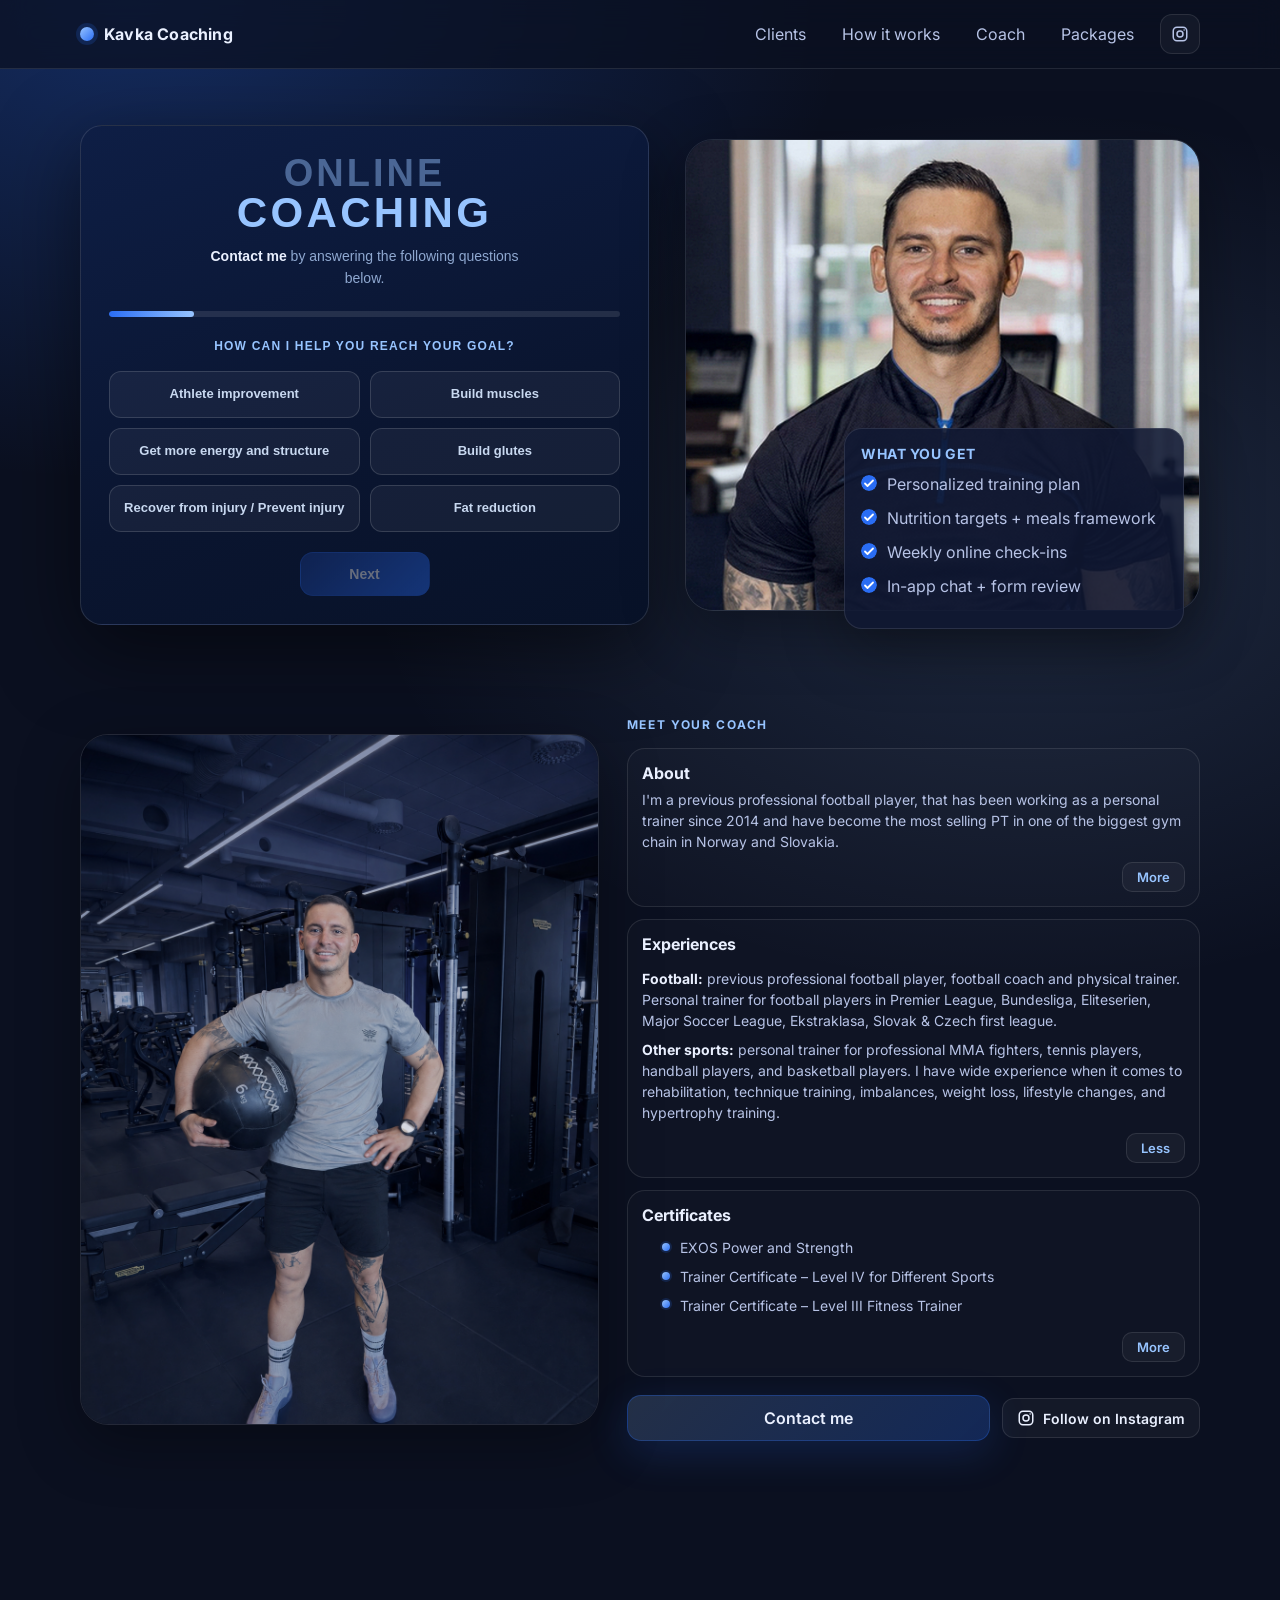
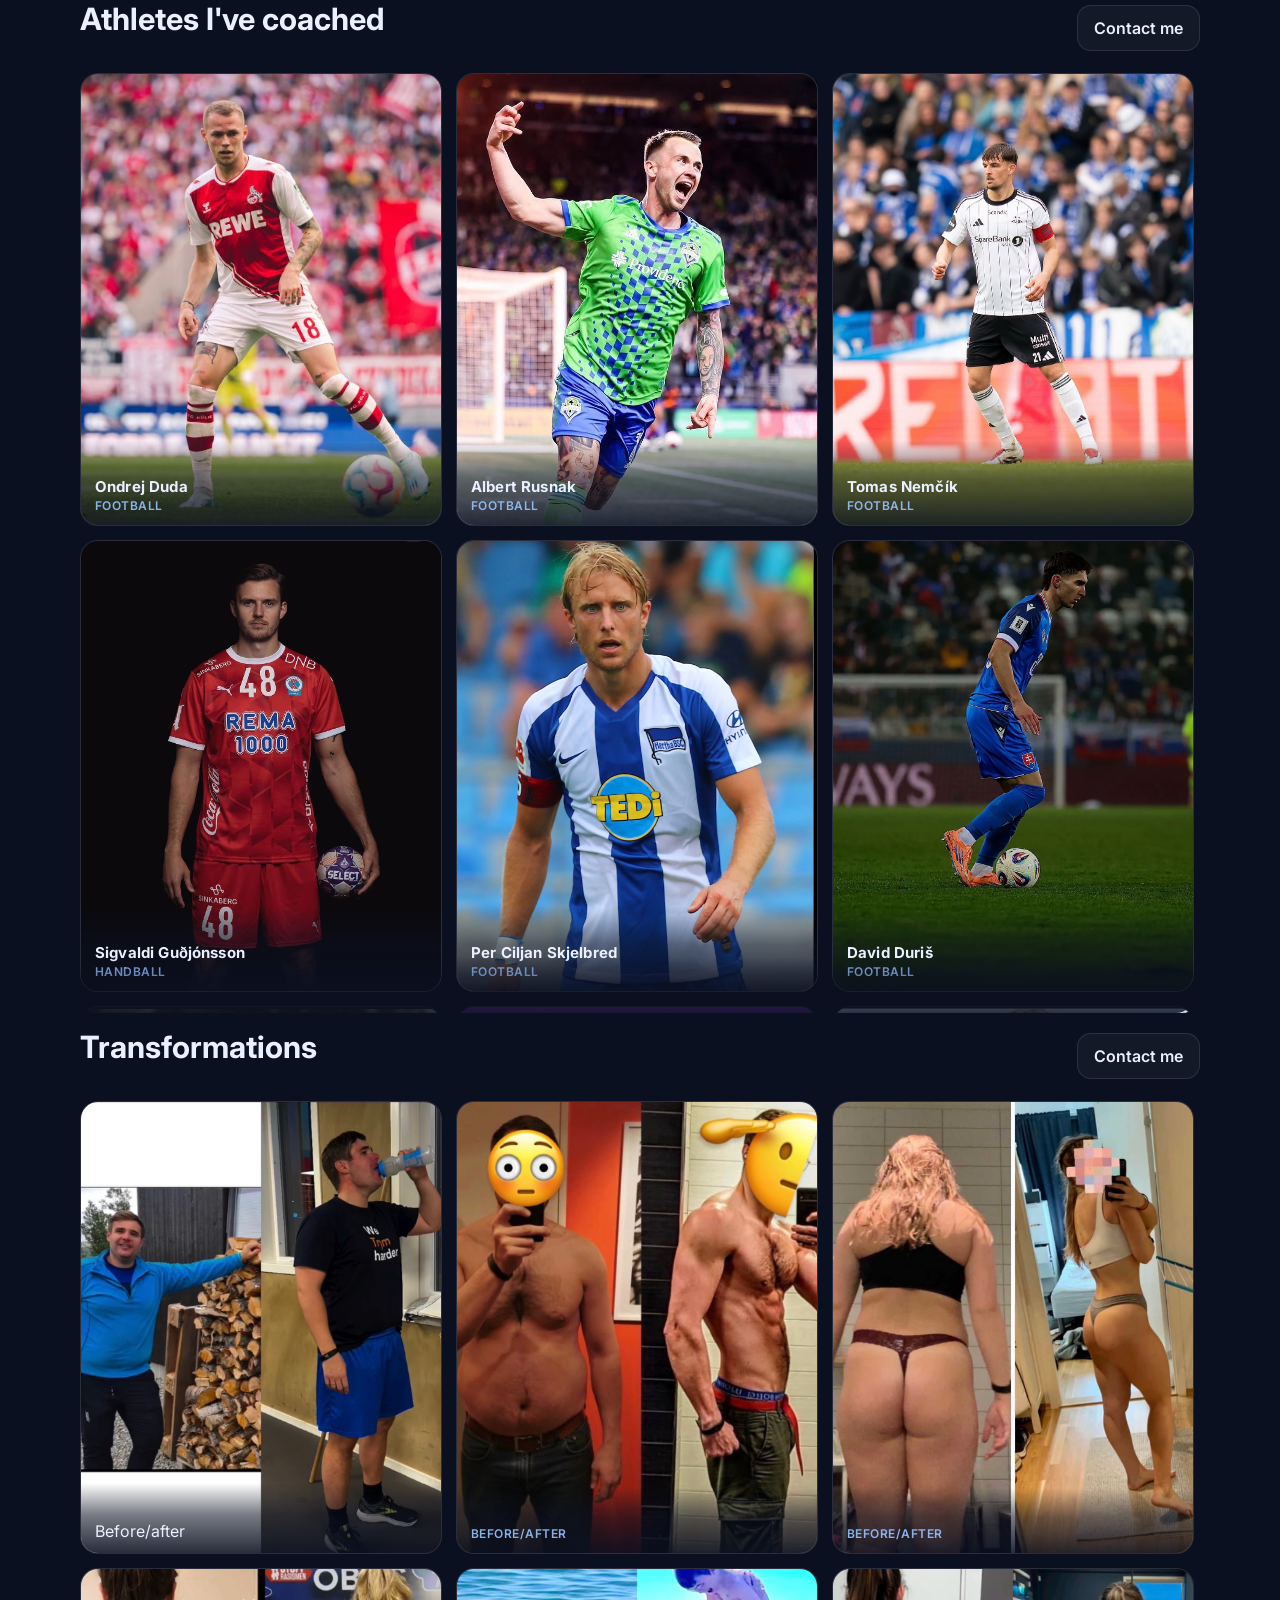
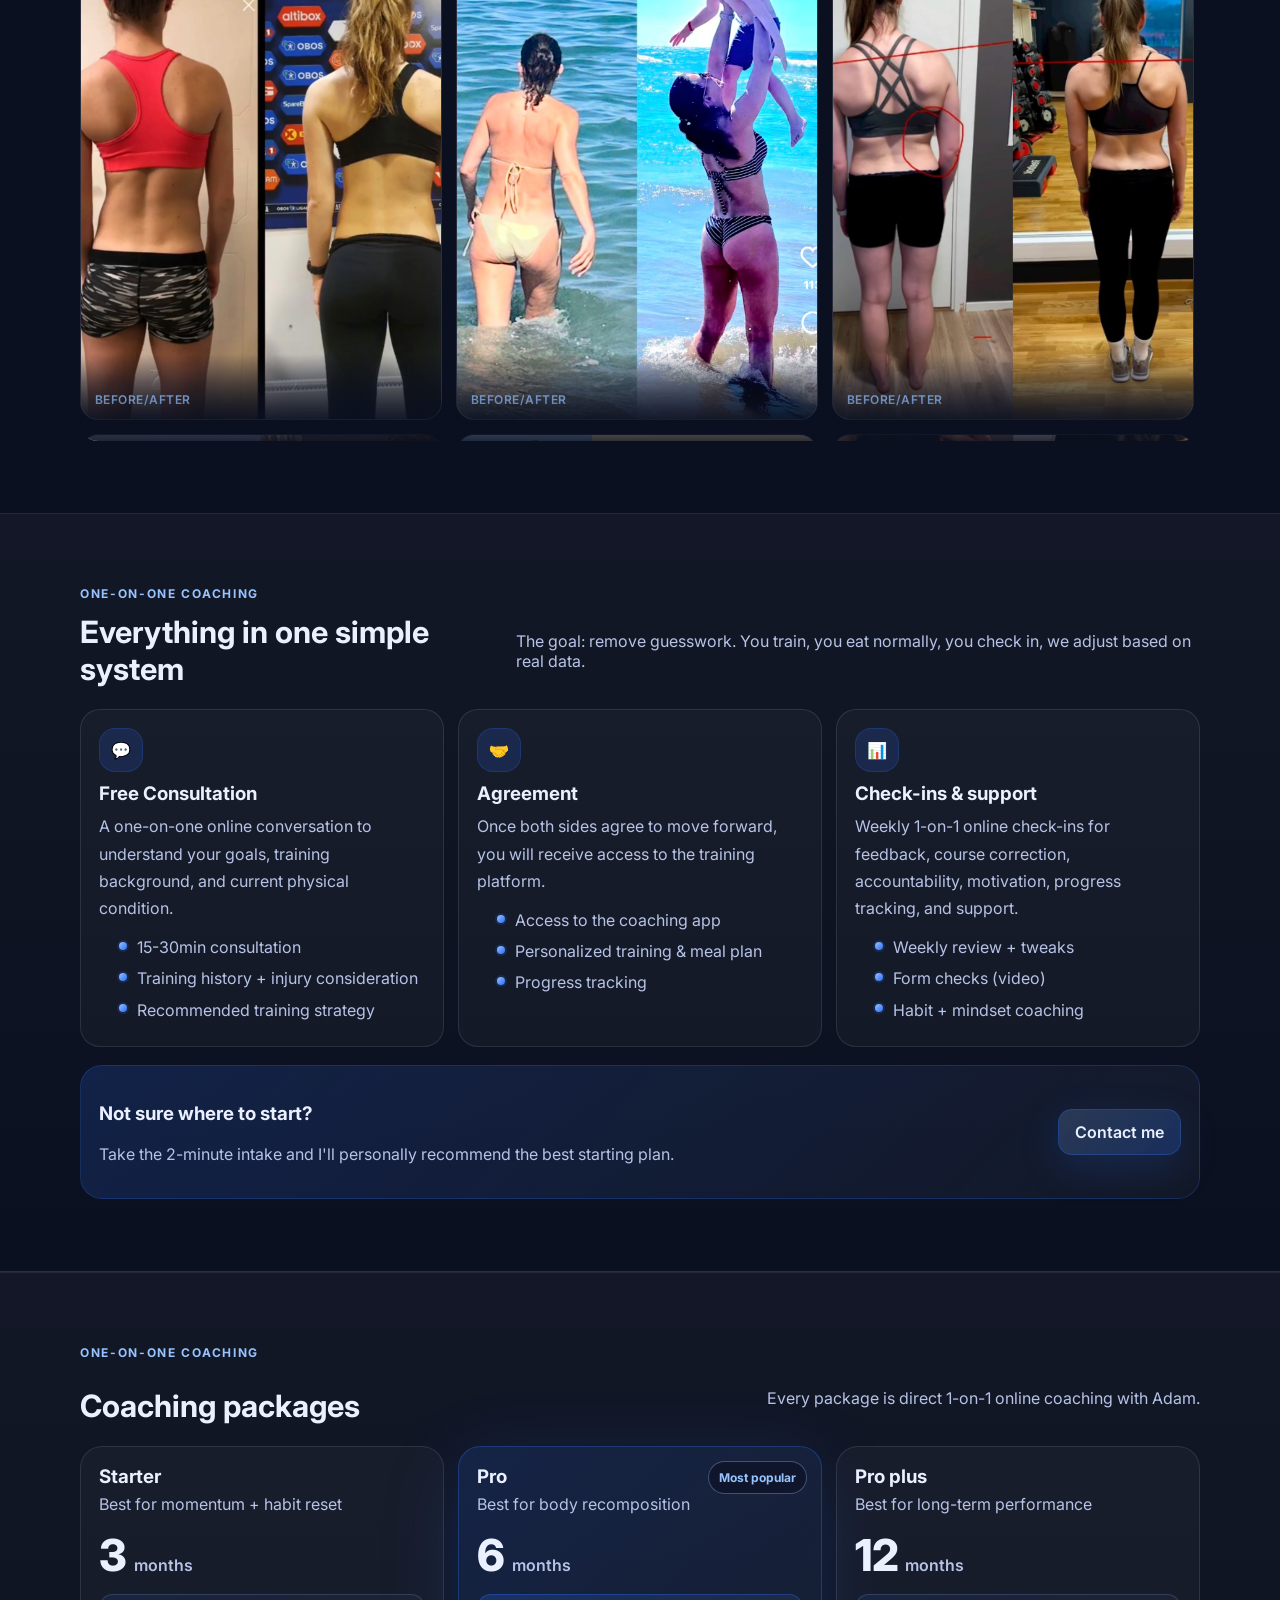
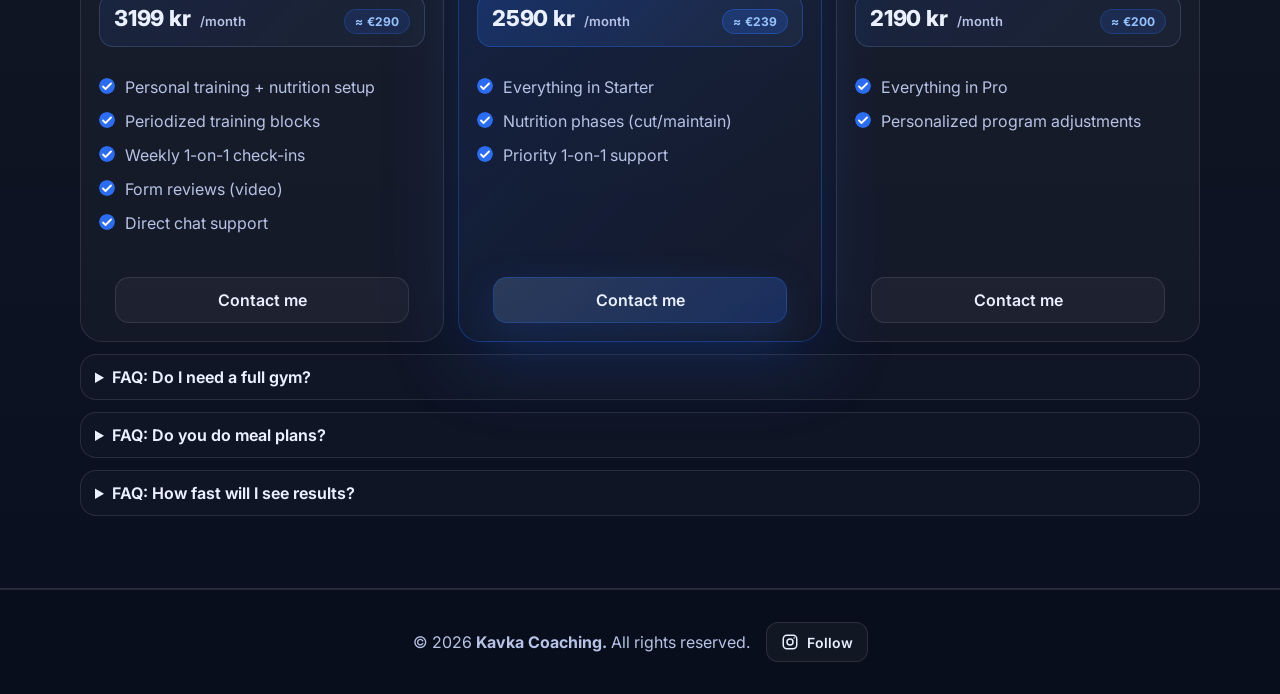
==== commit a8f334fa: "gallery name change, update hero text" ====
--- a/index.html
+++ b/index.html
@@ -572,7 +572,7 @@
         <ul class="checklist">
           <li>Personalized training plan</li>
           <li>Nutrition targets + meals framework</li>
-          <li>Weekly check-ins + adjustments</li>
+          <li>Weekly online check-ins</li>
           <li>In-app chat + form review</li>
         </ul>
       </div>
@@ -794,7 +794,7 @@
           />
           <span class="tile__caption">
             <span class="tile__name">Sigvaldi Guðjónsson </span>
-            <span class="tile__sub">Football</span>
+            <span class="tile__sub">Handball</span>
           </span>
         </button>
 
@@ -820,9 +820,9 @@
           data-full="./assets/clients/image6.jpeg"
           aria-label="Open result: Client6"
         >
-          <img src="./assets/clients/image6.jpeg" alt="⁠Dino Islamović" loading="lazy" />
-          <span class="tile__caption">
-            <span class="tile__name">⁠Dino Islamović </span>
+          <img src="./assets/clients/image6.jpeg" alt="David Duriš" loading="lazy" />
+          <span class="tile__caption">
+            <span class="tile__name">David Duriš</span>
             <span class="tile__sub">Football</span>
           </span>
         </button>
@@ -832,9 +832,9 @@
           data-full="./assets/clients/image13.jpeg"
           aria-label="Open result: Client7"
         >
-          <img src="./assets/clients/image13.jpeg" alt="David Duriš" loading="lazy" />
-          <span class="tile__caption">
-            <span class="tile__name">David Duriš</span>
+          <img src="./assets/clients/image13.jpeg" alt="⁠Dino Islamović" loading="lazy" />
+          <span class="tile__caption">
+            <span class="tile__name">⁠Dino Islamović</span>
             <span class="tile__sub">Football</span>
           </span>
         </button>
@@ -862,6 +862,7 @@
             <span class="tile__sub">Football</span>
           </span>
         </button>
+
 
         <button
           class="tile"
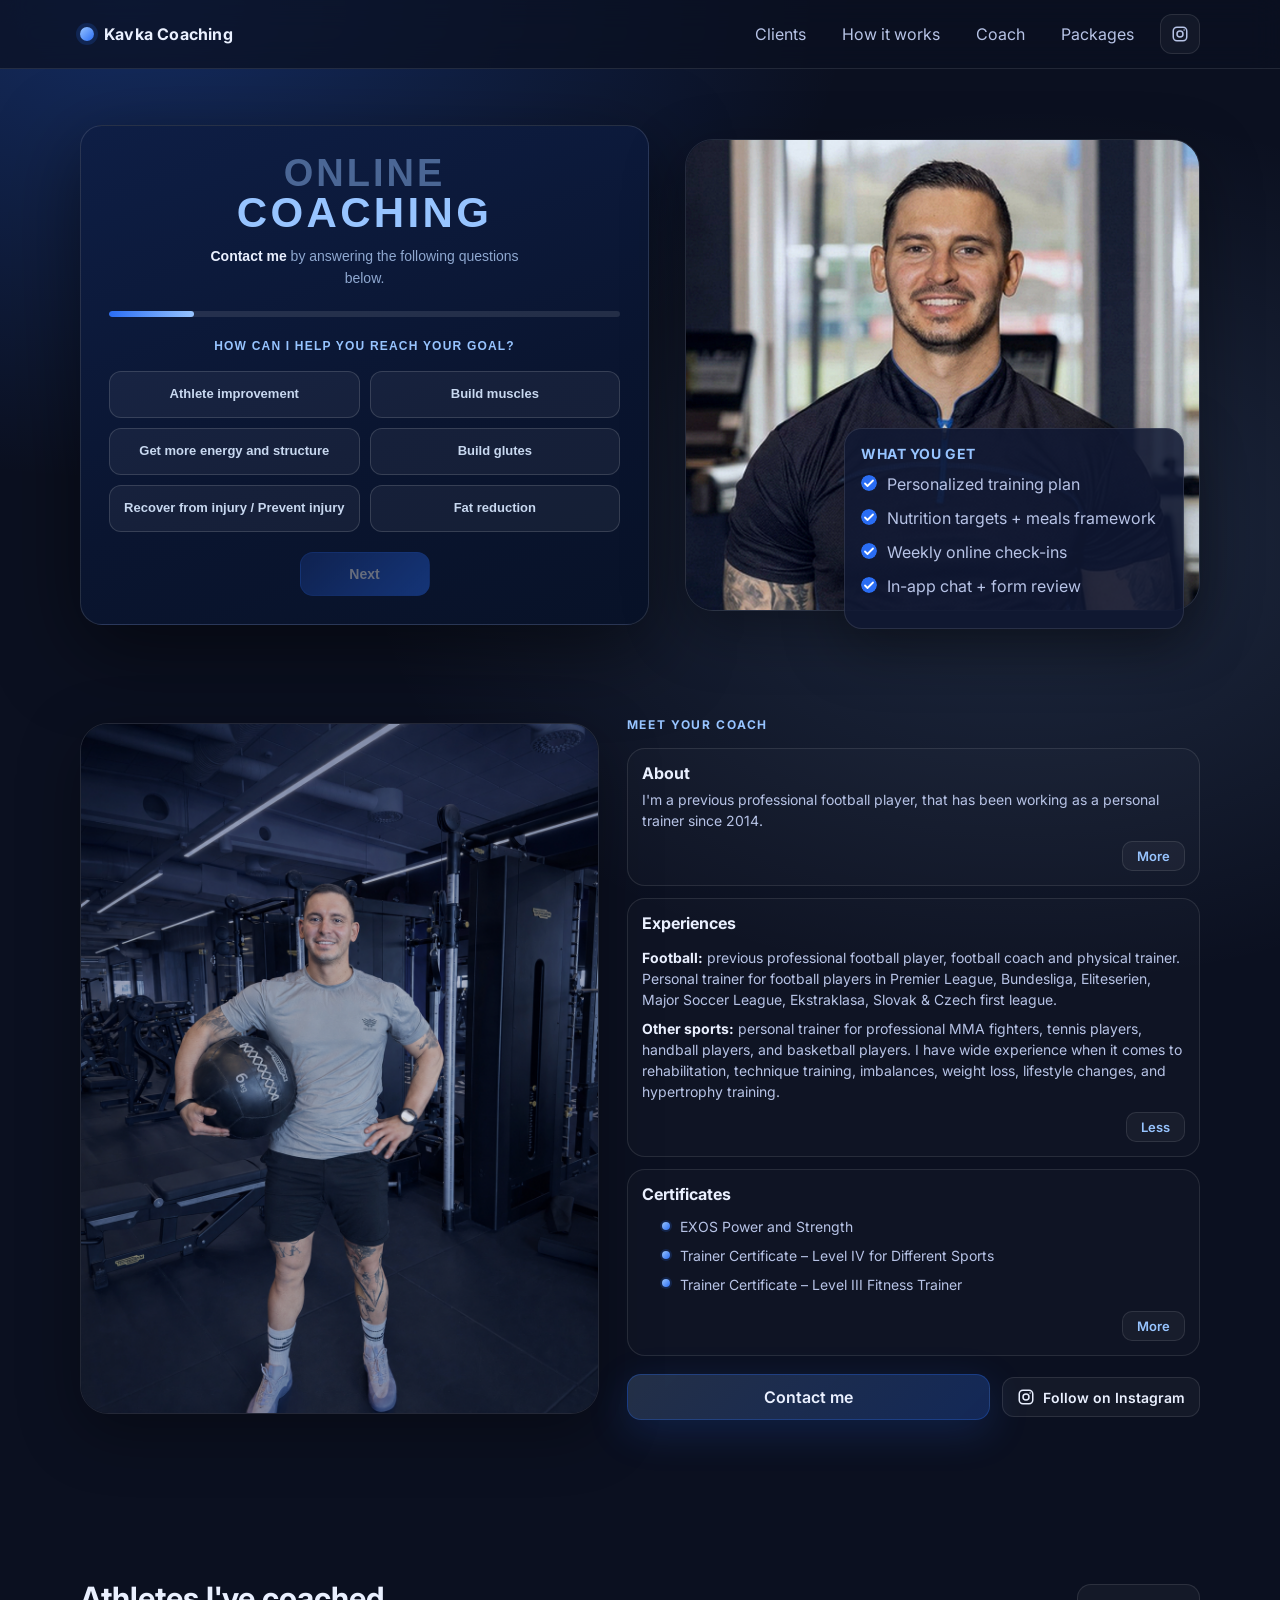
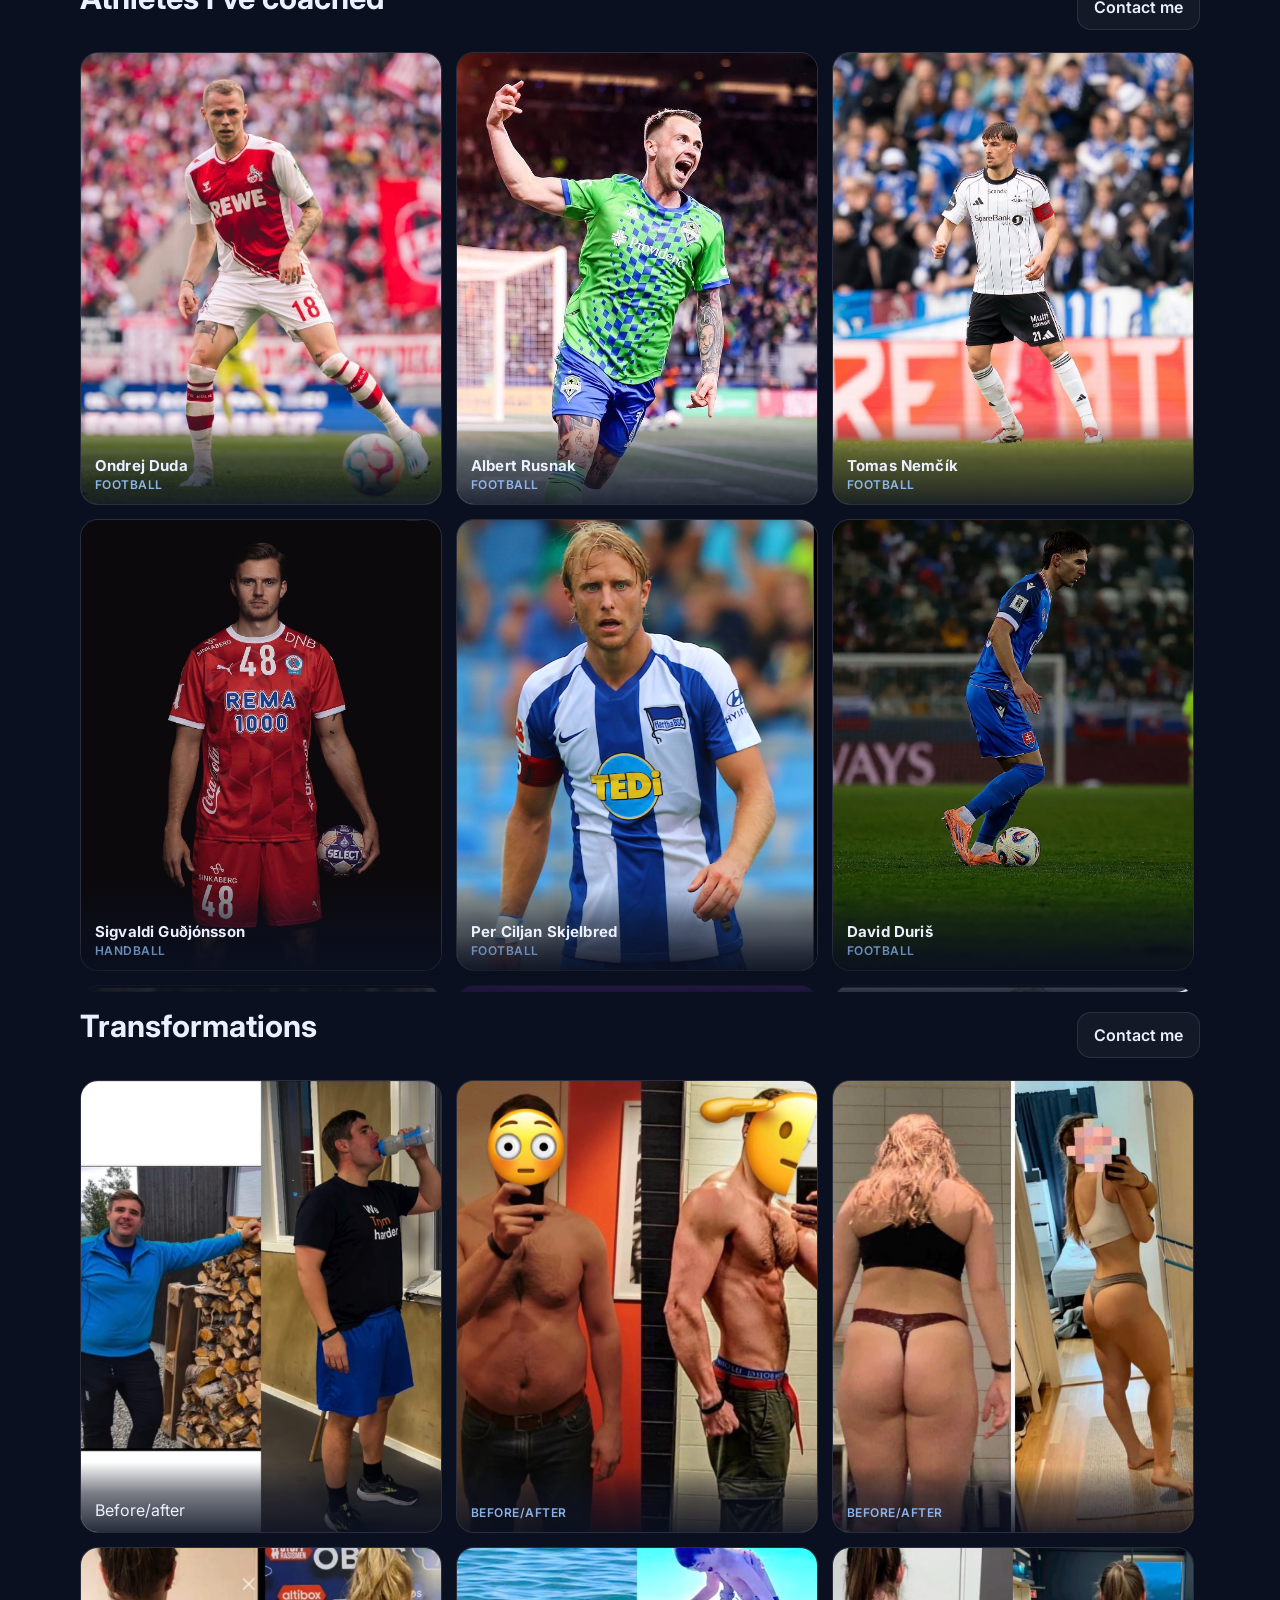
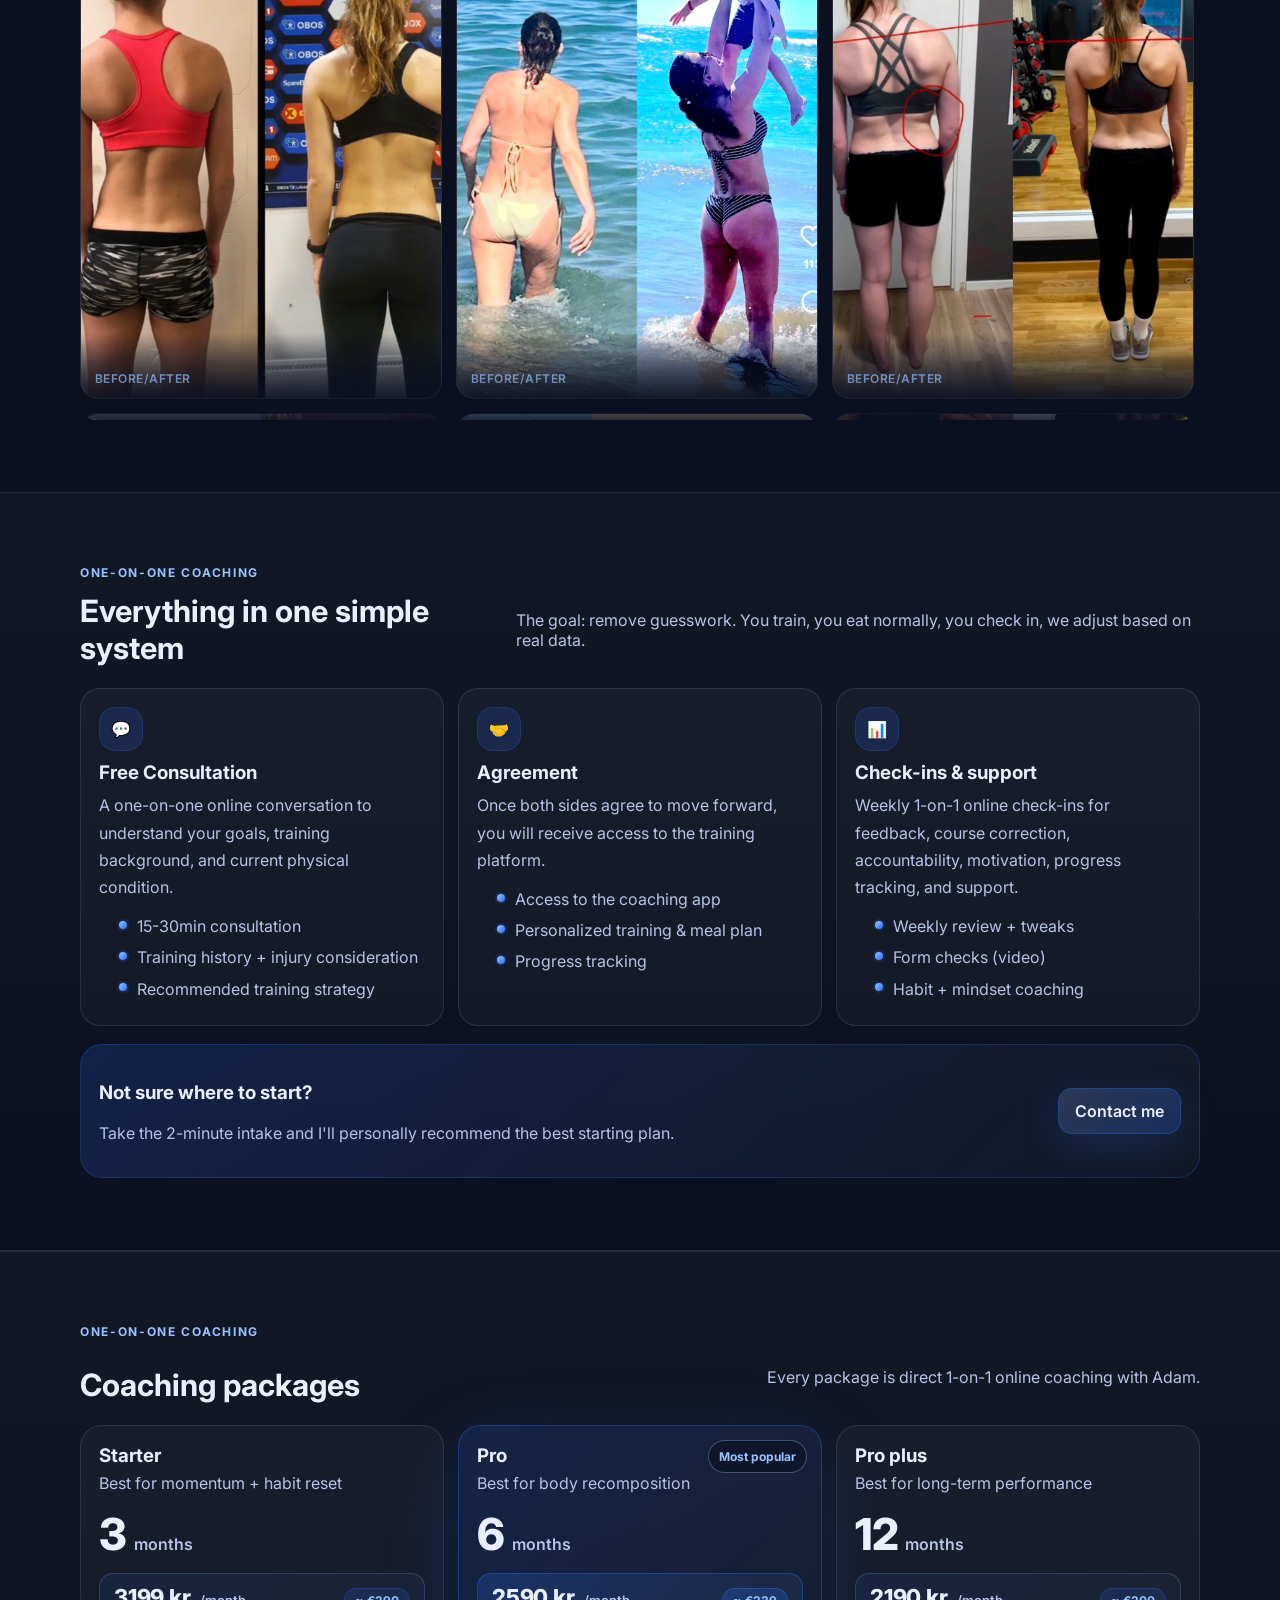
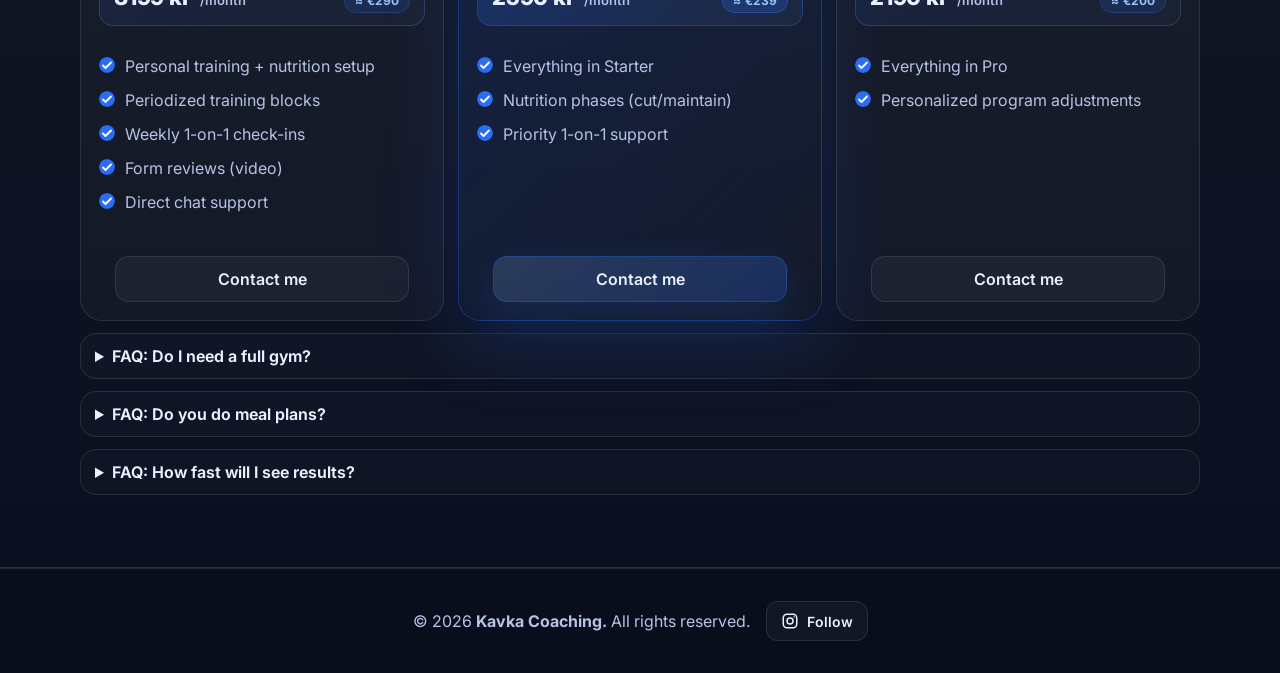
==== commit 79cb7326: "update coach info" ====
--- a/index.html
+++ b/index.html
@@ -10,41 +10,45 @@
     <meta name="viewport" content="width=device-width,initial-scale=1" />
 
     <!-- Primary meta -->
-    <title>Kavka Coaching — Online Fitness, Strength & Performance Coaching</title>
+    <title>Kavka Coaching - Online Fitness, Strength & Performance Coaching</title>
     <meta
       name="description"
-      content="Personal online coaching with Adam Kavka — former pro footballer and top-selling PT in Norway and Slovakia. Custom training, nutrition, and weekly accountability for athletes and lifestyle clients."
+      content="Personal online coaching with Adam Kavka - former pro footballer and top-selling PT in Norway and Slovakia. Custom training, nutrition, and weekly accountability for athletes and lifestyle clients."
     />
     <meta name="author" content="Adam Kavka" />
     <meta name="robots" content="index, follow" />
     <link rel="canonical" href="https://kavkacoaching.com/" />
 
     <!-- Favicon / device icons -->
-    <link rel="icon" type="image/png" href="/favicon.png" />
-    <link rel="apple-touch-icon" href="/apple-touch-icon.png" />
+    <link rel="icon" href="/favicon.ico" sizes="any" />
+    <link rel="icon" href="/favicon.svg" type="image/svg+xml" />
+    <link rel="icon" type="image/png" sizes="16x16" href="/favicon-16x16.png" />
+    <link rel="icon" type="image/png" sizes="32x32" href="/favicon-32x32.png" />
+    <link rel="apple-touch-icon" sizes="180x180" href="/apple-touch-icon.png" />
+    <link rel="manifest" href="/site.webmanifest" />
     <meta name="theme-color" content="#0b1020" />
 
     <!-- Open Graph (Facebook, LinkedIn, WhatsApp, iMessage previews) -->
     <meta property="og:type" content="website" />
     <meta property="og:url" content="https://kavkacoaching.com/" />
     <meta property="og:site_name" content="Kavka Coaching" />
-    <meta property="og:title" content="Kavka Coaching — Online Fitness & Performance Coaching" />
+    <meta property="og:title" content="Kavka Coaching - Online Fitness & Performance Coaching" />
     <meta
       property="og:description"
-      content="Personal online coaching with Adam Kavka — former pro footballer and top-selling PT. Custom training, nutrition, and weekly accountability."
+      content="Personal online coaching with Adam Kavka - former pro footballer and top-selling PT. Custom training, nutrition, and weekly accountability."
     />
     <meta property="og:image" content="https://kavkacoaching.com/assets/og-image.jpg" />
     <meta property="og:image:width" content="1200" />
     <meta property="og:image:height" content="630" />
-    <meta property="og:image:alt" content="Adam Kavka — online fitness and performance coach" />
+    <meta property="og:image:alt" content="Adam Kavka - online fitness and performance coach" />
     <meta property="og:locale" content="en_US" />
 
     <!-- Twitter / X -->
     <meta name="twitter:card" content="summary_large_image" />
-    <meta name="twitter:title" content="Kavka Coaching — Online Fitness & Performance Coaching" />
+    <meta name="twitter:title" content="Kavka Coaching - Online Fitness & Performance Coaching" />
     <meta
       name="twitter:description"
-      content="Personal online coaching with Adam Kavka — former pro footballer and top-selling PT."
+      content="Personal online coaching with Adam Kavka - former pro footballer and top-selling PT."
     />
     <meta name="twitter:image" content="https://kavkacoaching.com/assets/og-image.jpg" />
 
@@ -600,8 +604,7 @@
           <h3>About</h3>
           <p>
             I'm a previous professional football player, that has been working as a personal trainer
-            since 2014 and have become the most selling PT in one of the biggest gym chain in Norway
-            and Slovakia.
+            since 2014.
           </p>
           <div class="expandable" id="aboutExtra">
             <div>
--- a/style.css
+++ b/style.css
@@ -927,7 +927,15 @@
   .gallery-scroll {
     max-height: 880px;
   }
-}
+  .section {
+    padding: 40px 20px;
+  }
+
+  .section__head--spaced {
+    margin-top: 48px;
+  }
+}
+
 @media (max-width: 640px) {
   .gallery {
     grid-template-columns: 1fr;
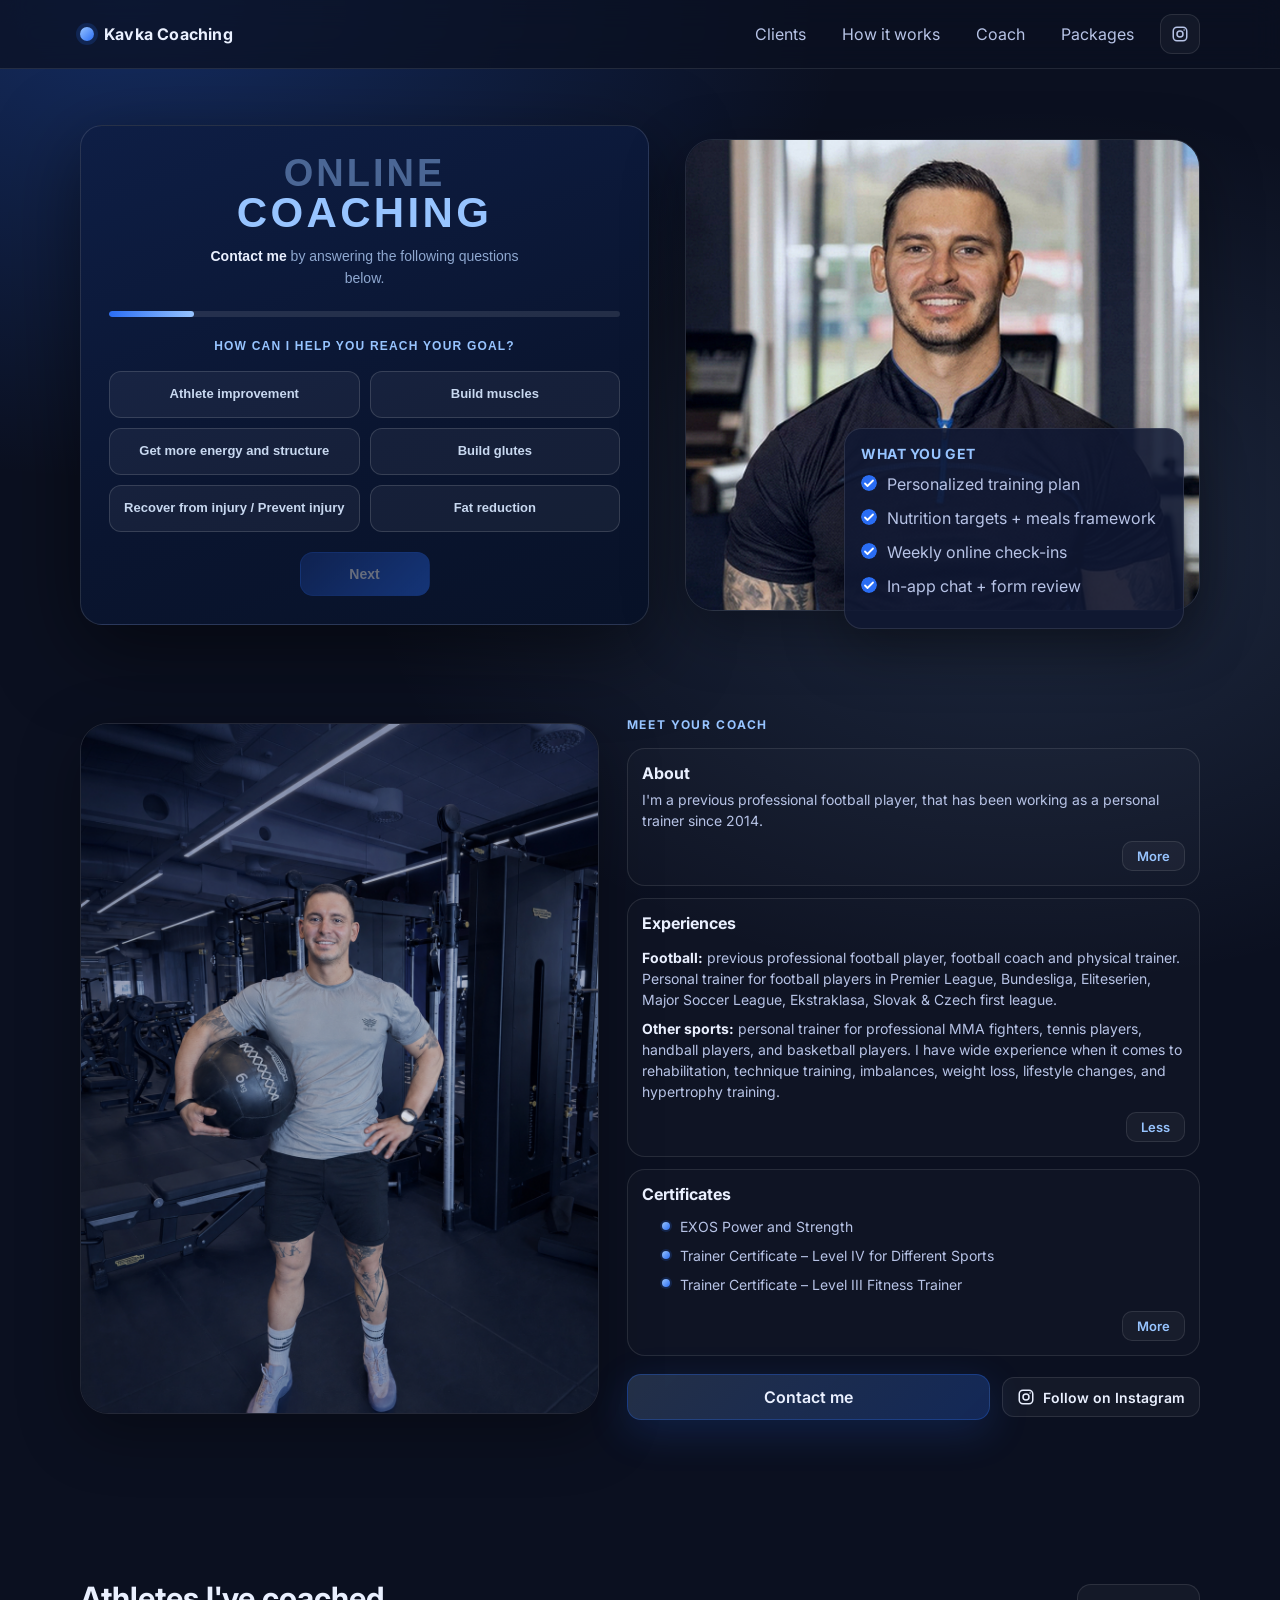
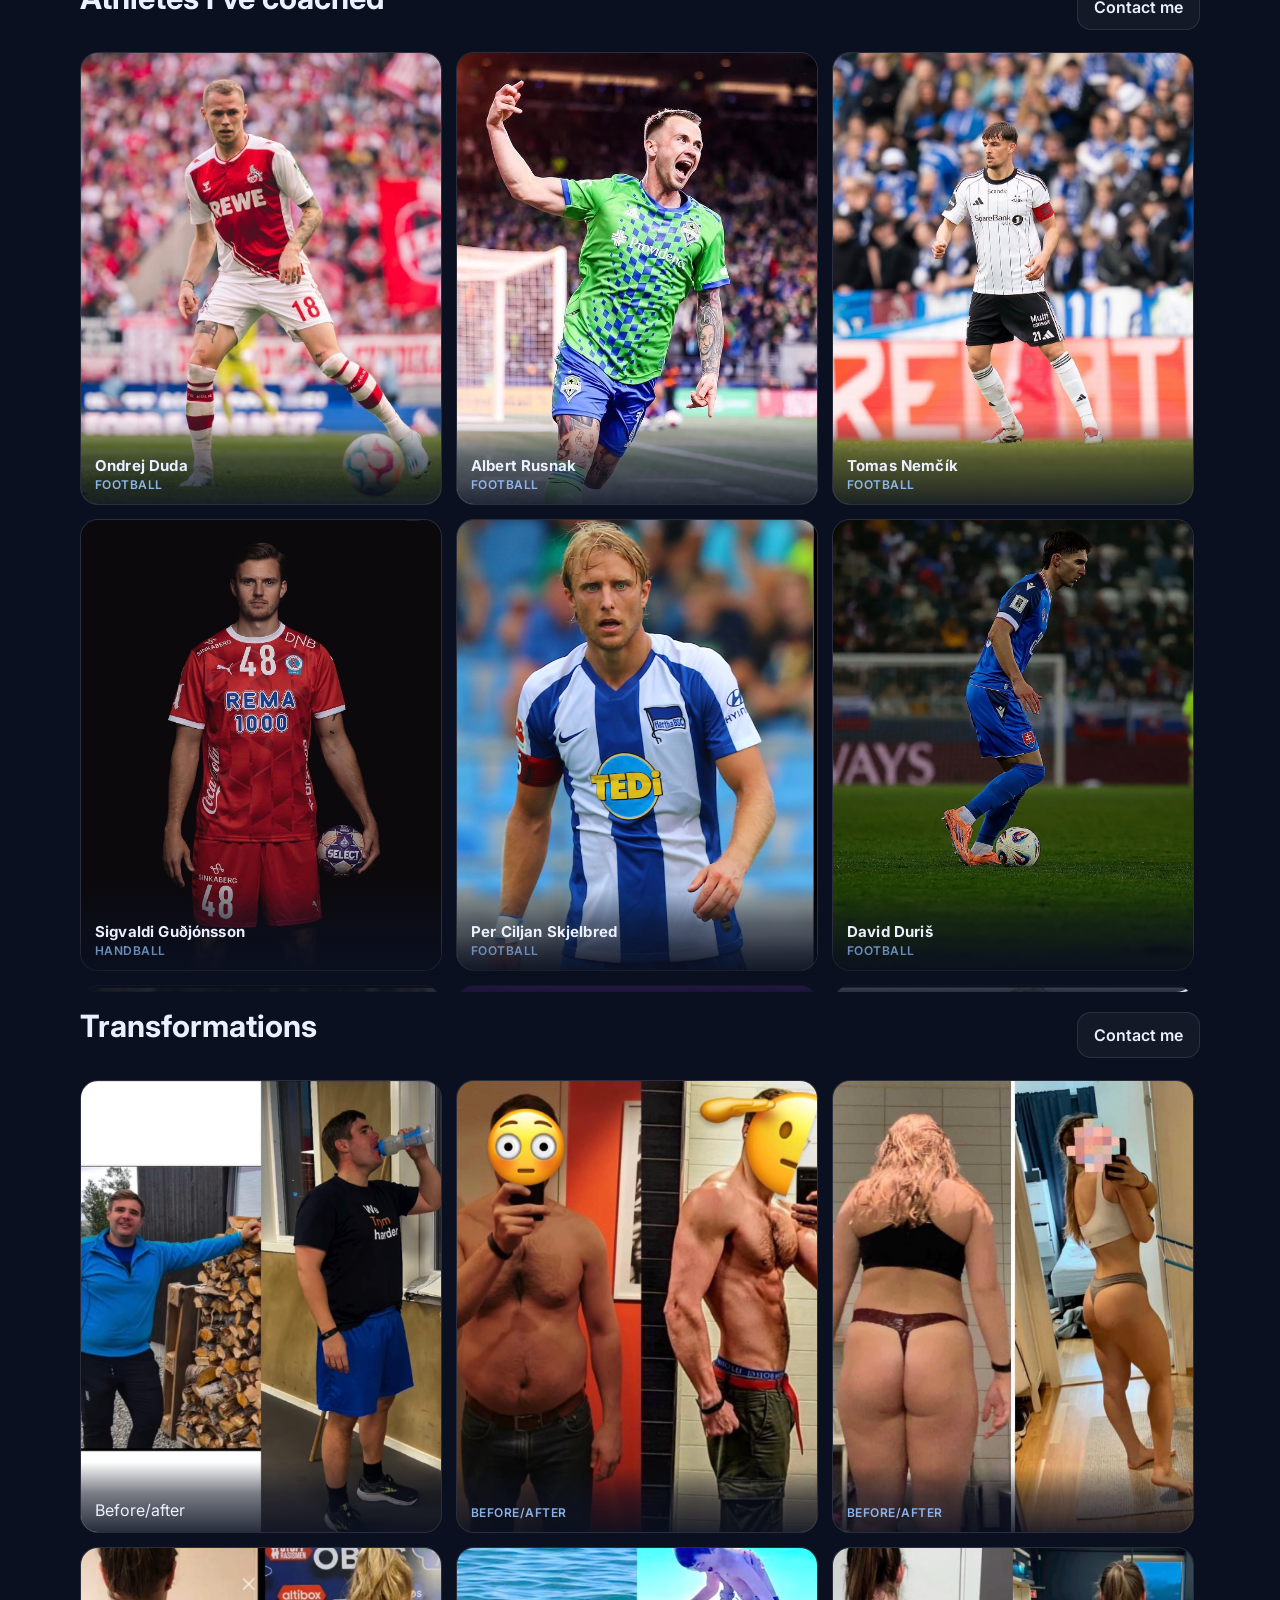
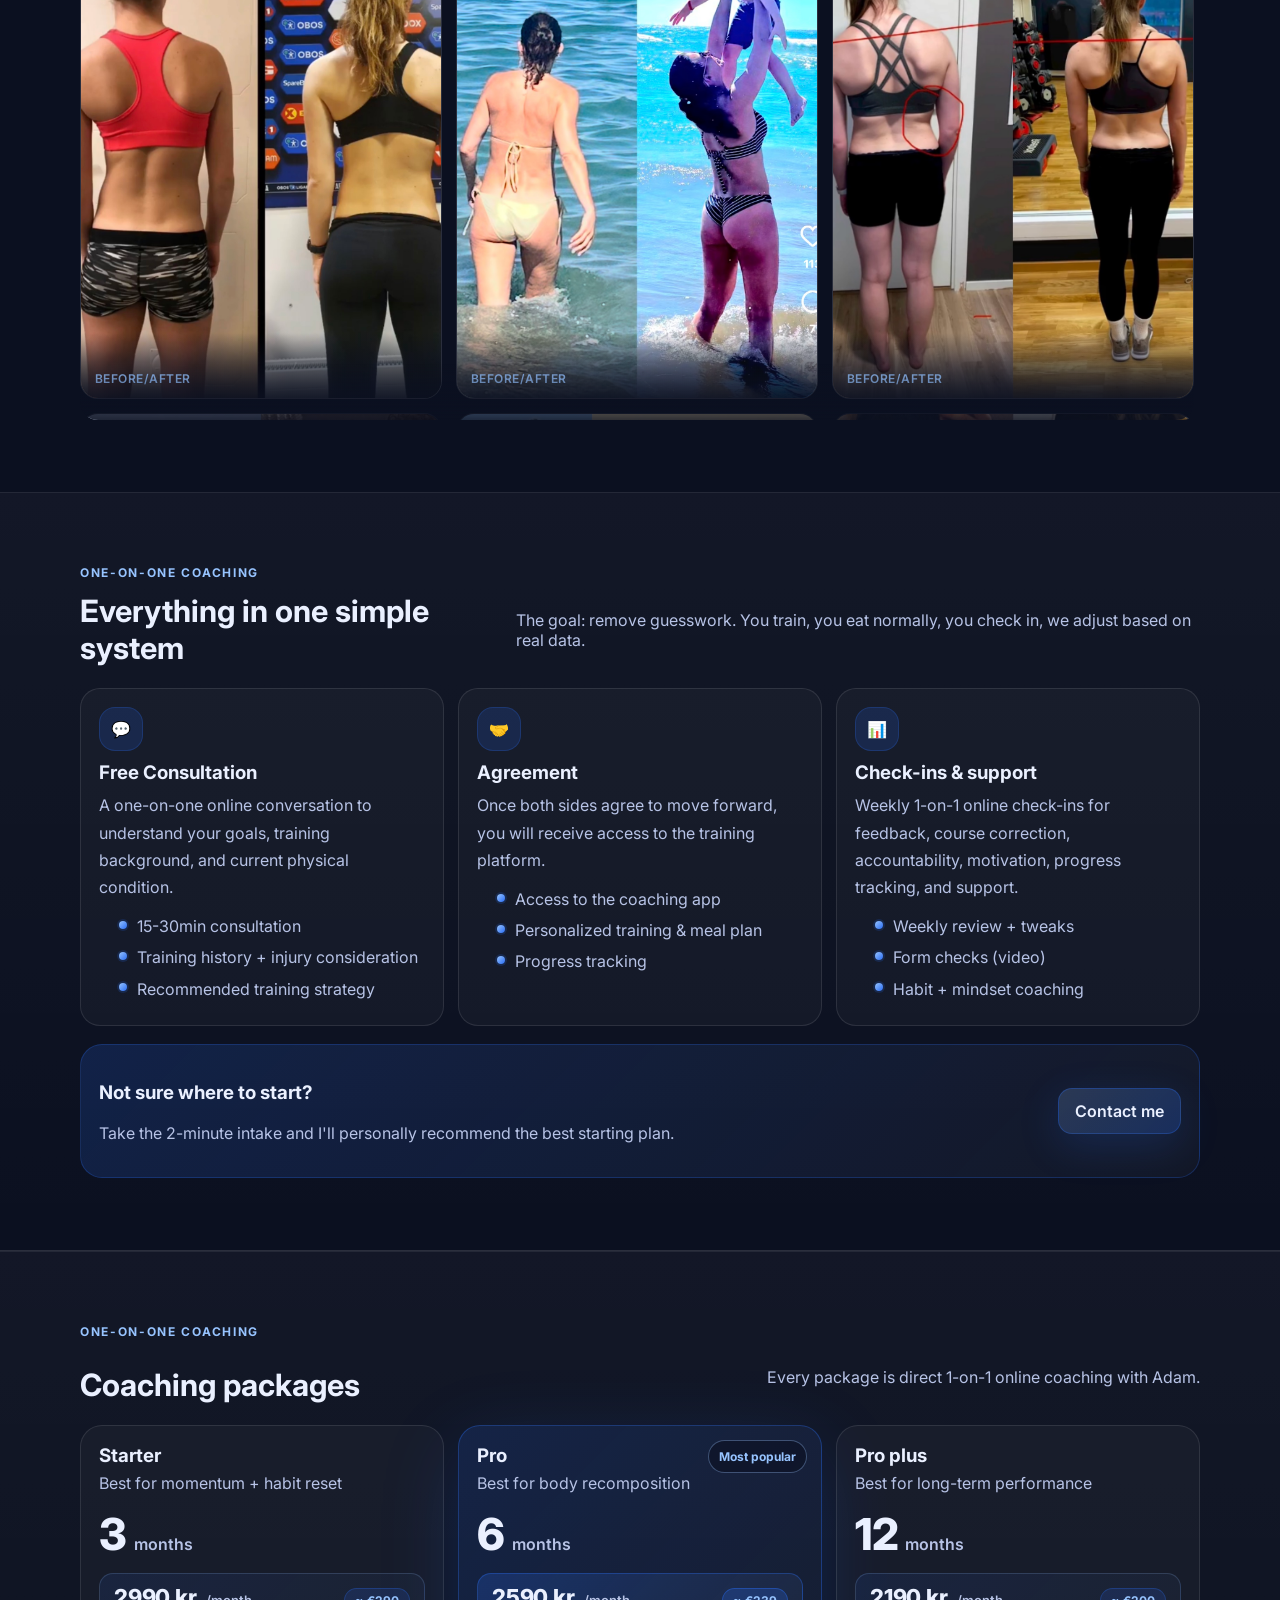
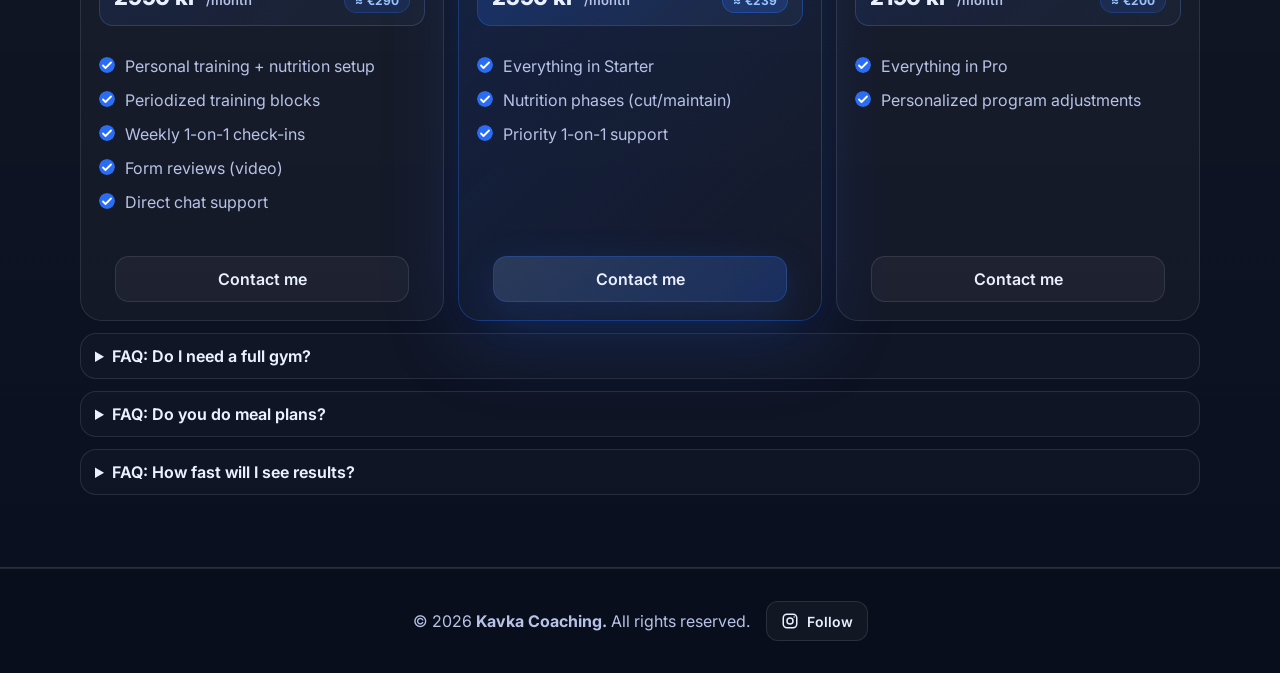
==== commit 2e76d331: "price changed" ====
--- a/index.html
+++ b/index.html
@@ -731,13 +731,20 @@
       <a class="btn scroll-top-btn btn--ghost" href="#contact">Contact me</a>
     </div>
 
-    <div class="gallery-scroll">
-      <div class="grid gallery">
-        <button
-          class="tile"
-          data-full="./assets/clients/image10.jpeg"
-          aria-label="Open result: Client1"
-        >
+    <div class="gallery-wrap">
+      <button class="gallery-arrow gallery-arrow--prev is-hidden" aria-label="Scroll left">
+        <svg viewBox="0 0 24 24" fill="none" stroke="currentColor" stroke-width="2.5" stroke-linecap="round" stroke-linejoin="round"><polyline points="15 18 9 12 15 6"/></svg>
+      </button>
+      <button class="gallery-arrow gallery-arrow--next" aria-label="Scroll right">
+        <svg viewBox="0 0 24 24" fill="none" stroke="currentColor" stroke-width="2.5" stroke-linecap="round" stroke-linejoin="round"><polyline points="9 6 15 12 9 18"/></svg>
+      </button>
+      <div class="gallery-scroll">
+        <div class="grid gallery">
+          <button
+            class="tile"
+            data-full="./assets/clients/image10.jpeg"
+            aria-label="Open result: Client1"
+          >
           <img
             src="./assets/clients/image10.jpeg"
             alt="Ondrej Duda 
@@ -916,6 +923,7 @@
         </button> -->
       </div>
     </div>
+    </div>
 
     <!-- TRANSFORMATIONS -->
     <div class="section__head section__head--spaced" id="transformations">
@@ -923,7 +931,14 @@
       <a class="btn scroll-top-btn btn--ghost" href="#contact">Contact me</a>
     </div>
 
-    <div class="gallery-scroll">
+    <div class="gallery-wrap">
+      <button class="gallery-arrow gallery-arrow--prev is-hidden" aria-label="Scroll left">
+        <svg viewBox="0 0 24 24" fill="none" stroke="currentColor" stroke-width="2.5" stroke-linecap="round" stroke-linejoin="round"><polyline points="15 18 9 12 15 6"/></svg>
+      </button>
+      <button class="gallery-arrow gallery-arrow--next" aria-label="Scroll right">
+        <svg viewBox="0 0 24 24" fill="none" stroke="currentColor" stroke-width="2.5" stroke-linecap="round" stroke-linejoin="round"><polyline points="9 6 15 12 9 18"/></svg>
+      </button>
+      <div class="gallery-scroll">
       <div class="grid gallery">
         <button
           class="tile"
@@ -1027,9 +1042,9 @@
 
       </div>
     </div>
+    </div>
   </div>
 </section>
-
 <!-- METHOD / APP -->
 <section class="section section--alt" id="method">
   <div class="container">
@@ -1116,7 +1131,7 @@
           <span class="price__num">3</span><span class="price__unit">months</span>
         </div>
         <div class="price__rate">
-          <span class="price__rate-amount">3199 kr</span>
+          <span class="price__rate-amount">2990 kr</span>
           <span class="price__rate-suffix">/month</span>
           <span class="price__rate-eur">≈ €290</span>
         </div>
--- a/style.css
+++ b/style.css
@@ -919,29 +919,140 @@
   border-radius: 0 0 18px 18px;
 }
 
+/* ── Gallery wrapper (arrows + scroller) ── */
+.gallery-wrap {
+  position: relative;
+}
+
+.gallery-arrow {
+  display: none; /* hidden on desktop, shown via media query */
+  position: absolute;
+  top: 50%;
+  transform: translateY(-50%);
+  z-index: 4;
+  width: 44px;
+  height: 44px;
+  border: none;
+  border-radius: 50%;
+  background: rgba(16, 24, 51, 0.85);
+  border: 1px solid rgba(151, 196, 255, 0.2);
+  color: var(--accent2);
+  cursor: pointer;
+  backdrop-filter: blur(8px);
+  -webkit-backdrop-filter: blur(8px);
+  transition:
+    opacity 0.25s,
+    background 0.2s,
+    transform 0.25s;
+}
+.gallery-arrow svg {
+  width: 22px;
+  height: 22px;
+  display: block;
+  margin: auto;
+}
+.gallery-arrow:hover {
+  background: rgba(42, 109, 244, 0.5);
+}
+.gallery-arrow:active {
+  transform: translateY(-50%) scale(0.92);
+}
+.gallery-arrow.is-hidden {
+  opacity: 0;
+  pointer-events: none;
+}
+.gallery-arrow--prev {
+  left: -6px;
+}
+.gallery-arrow--next {
+  right: -6px;
+}
+
 /* Responsive grid */
 @media (max-width: 980px) {
   .gallery {
-    grid-template-columns: repeat(2, 1fr);
+    /* Switch to horizontal single-row carousel */
+    display: flex;
+    flex-wrap: nowrap;
+    gap: 14px;
+  }
+  .gallery .tile {
+    flex: 0 0 55%;
+    max-width: 55%;
+    aspect-ratio: 4 / 5;
   }
   .gallery-scroll {
-    max-height: 880px;
-  }
+    max-height: none;
+    overflow-y: hidden;
+    overflow-x: auto;
+    -webkit-overflow-scrolling: touch;
+    scroll-snap-type: x mandatory;
+    scroll-behavior: smooth;
+    padding-right: 0;
+    padding-bottom: 8px;
+    position: relative;
+    scrollbar-width: none;
+  }
+  .gallery-scroll::-webkit-scrollbar {
+    display: none;
+  }
+  .gallery .tile {
+    scroll-snap-align: start;
+  }
+  /* Hide vertical fade, show horizontal fade on right */
+  .gallery-scroll::after {
+    position: absolute;
+    top: 0;
+    right: 0;
+    bottom: 0;
+    left: auto;
+    width: 48px;
+    height: auto;
+    margin-top: 0;
+    background: linear-gradient(90deg, transparent, rgba(11, 16, 32, 0.85));
+    border-radius: 0 18px 18px 0;
+  }
+  .gallery-wrap {
+    position: relative;
+  }
+  .gallery-arrow {
+    display: flex;
+    align-items: center;
+    justify-content: center;
+  }
+  .gallery-arrow--prev {
+    left: 8px;
+  }
+  .gallery-arrow--next {
+    right: 8px;
+  }
+
   .section {
     padding: 40px 20px;
   }
-
   .section__head--spaced {
     margin-top: 48px;
   }
 }
 
 @media (max-width: 640px) {
-  .gallery {
-    grid-template-columns: 1fr;
-  }
-  .gallery-scroll {
-    max-height: 700px;
+  .gallery .tile {
+    flex: 0 0 78%;
+    max-width: 78%;
+  }
+  .gallery-arrow {
+    width: 38px;
+    height: 38px;
+  }
+  .gallery-arrow svg {
+    width: 18px;
+    height: 18px;
+  }
+  .gallery-arrow--prev {
+    left: 4px;
+  }
+  .gallery-arrow--next {
+    right: 4px;
   }
 }
 
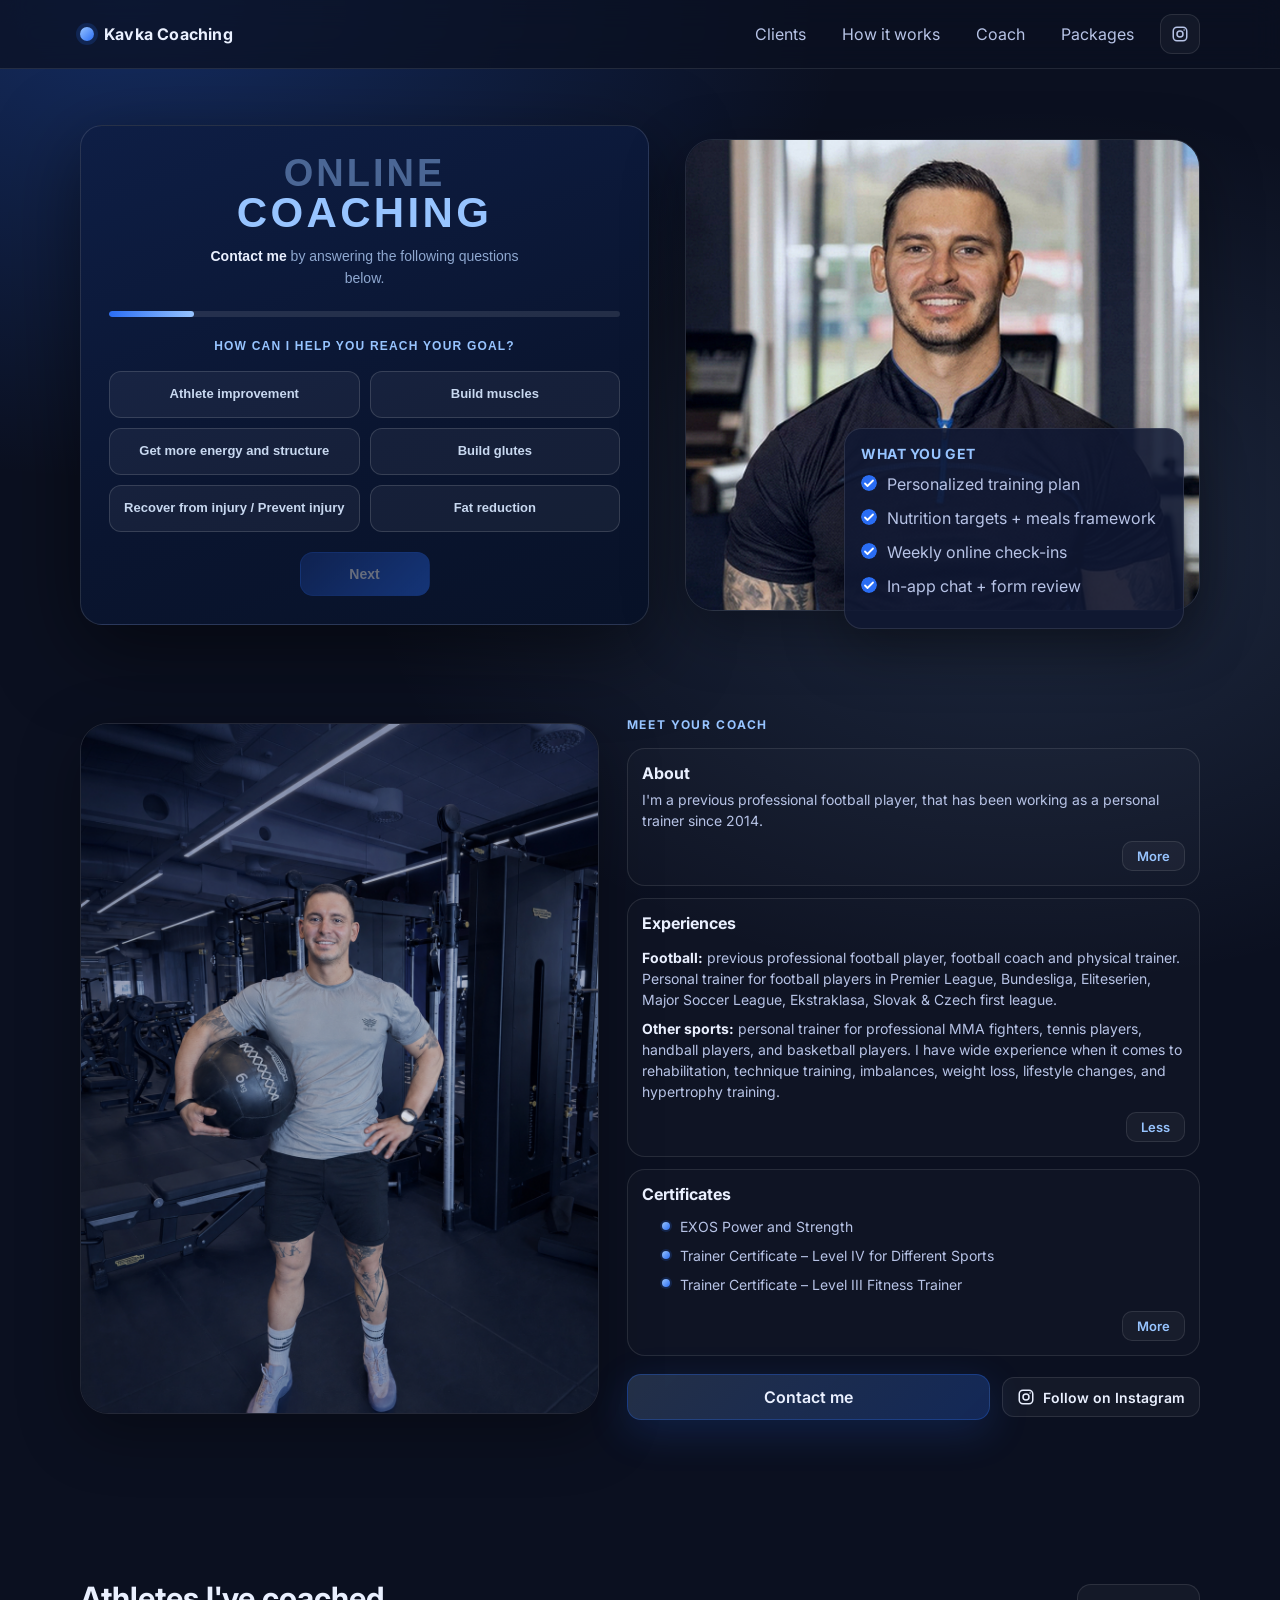
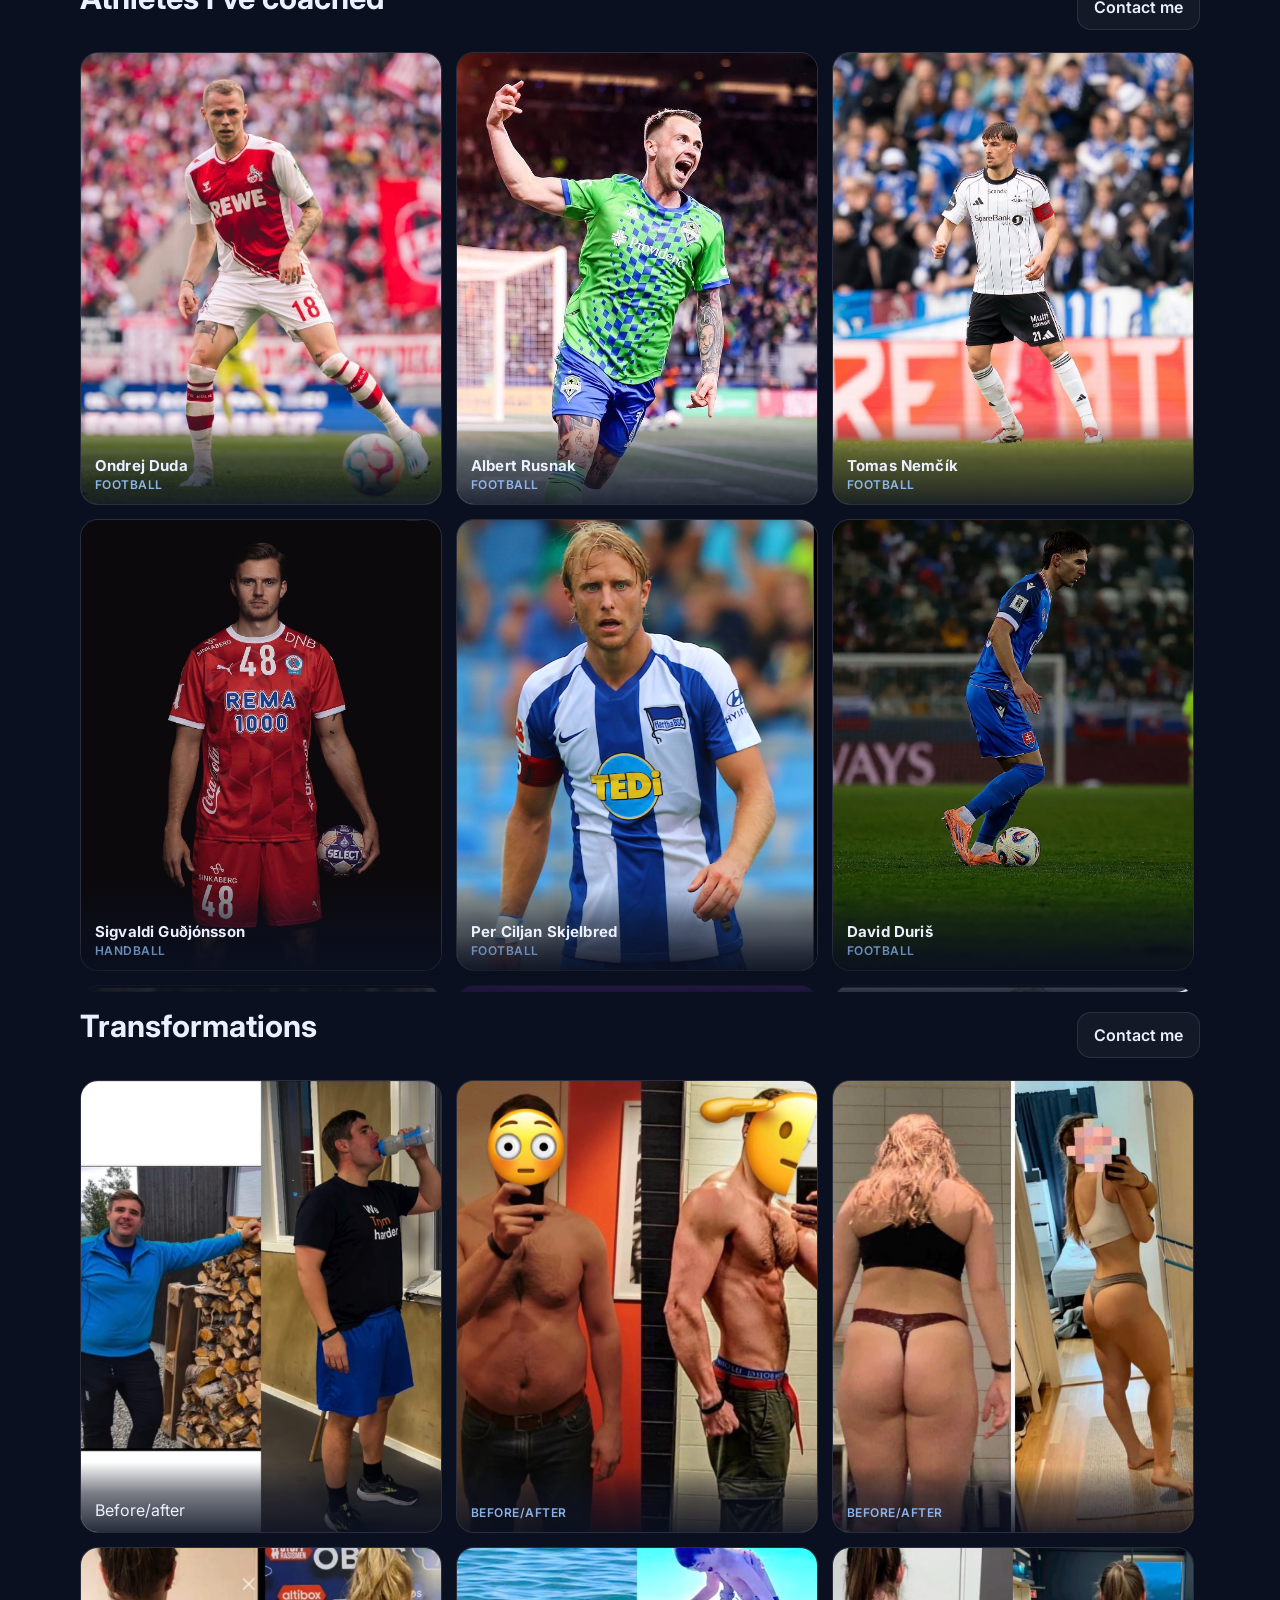
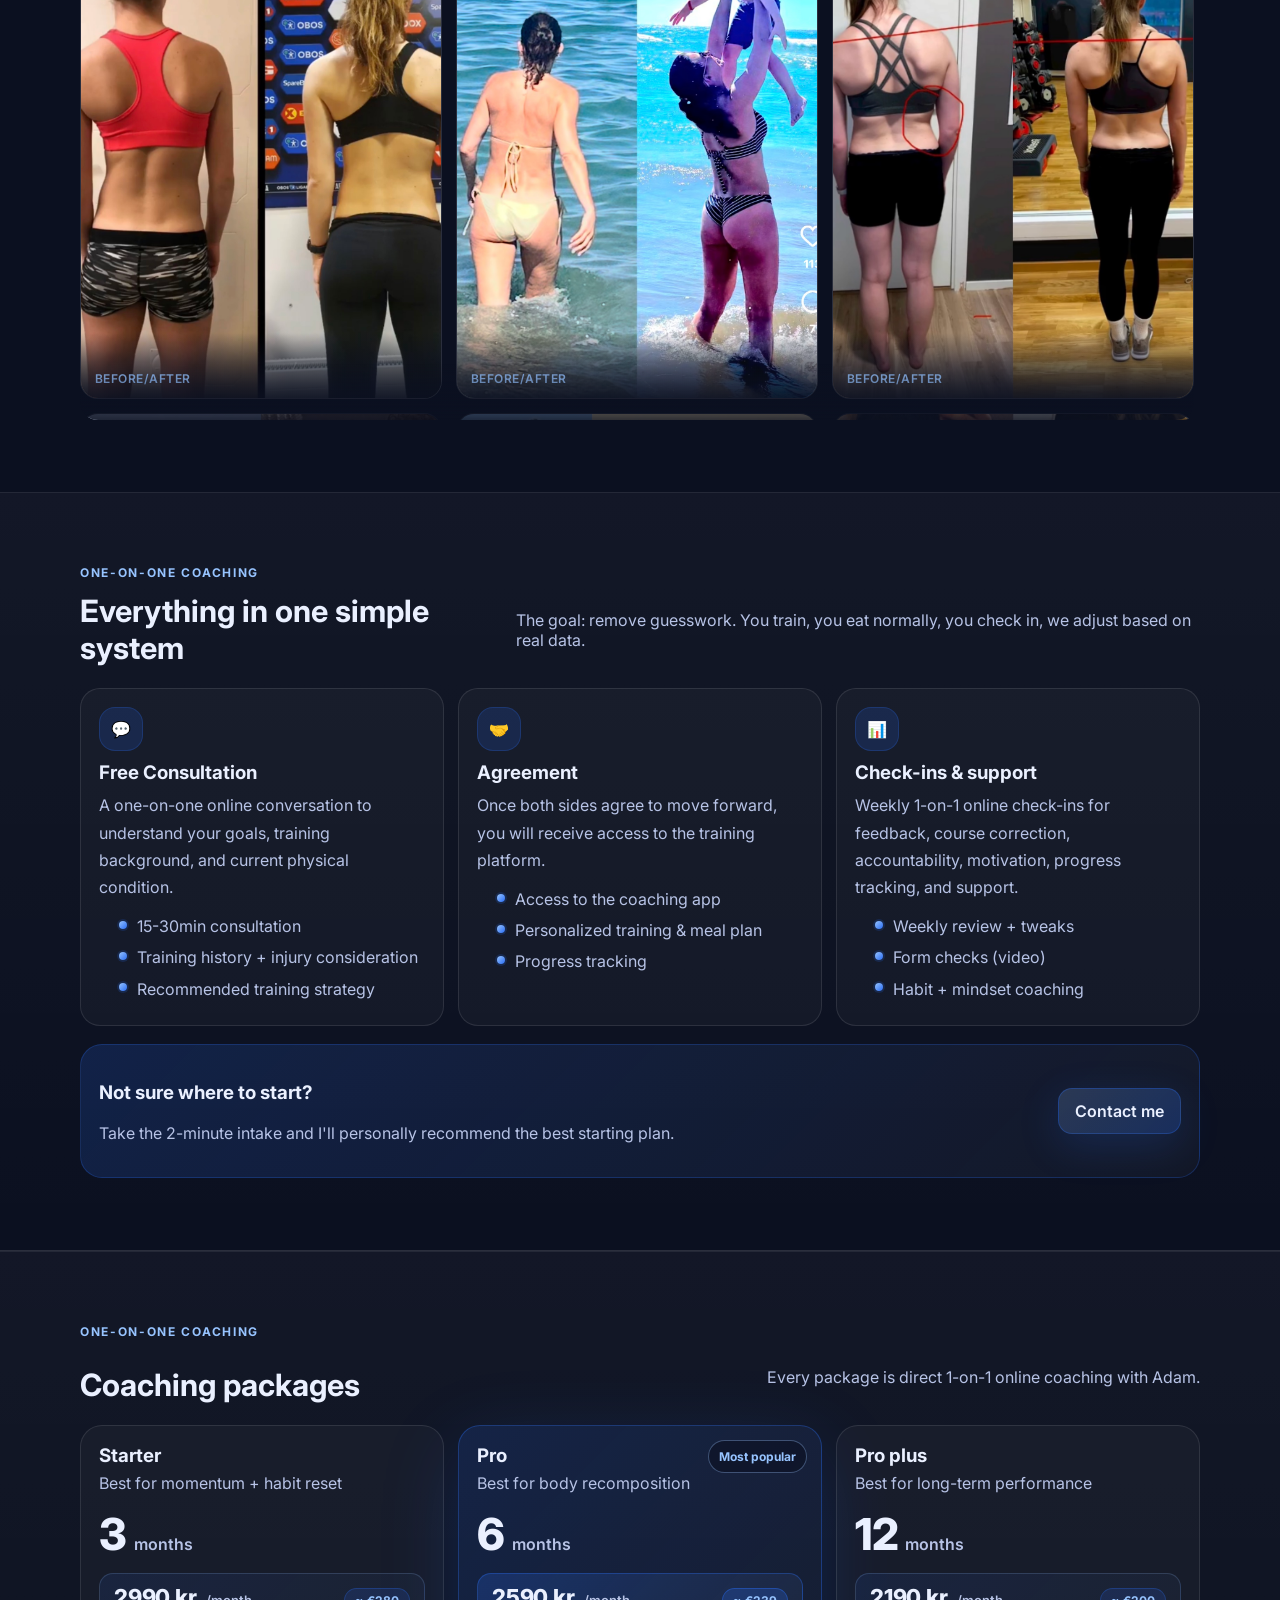
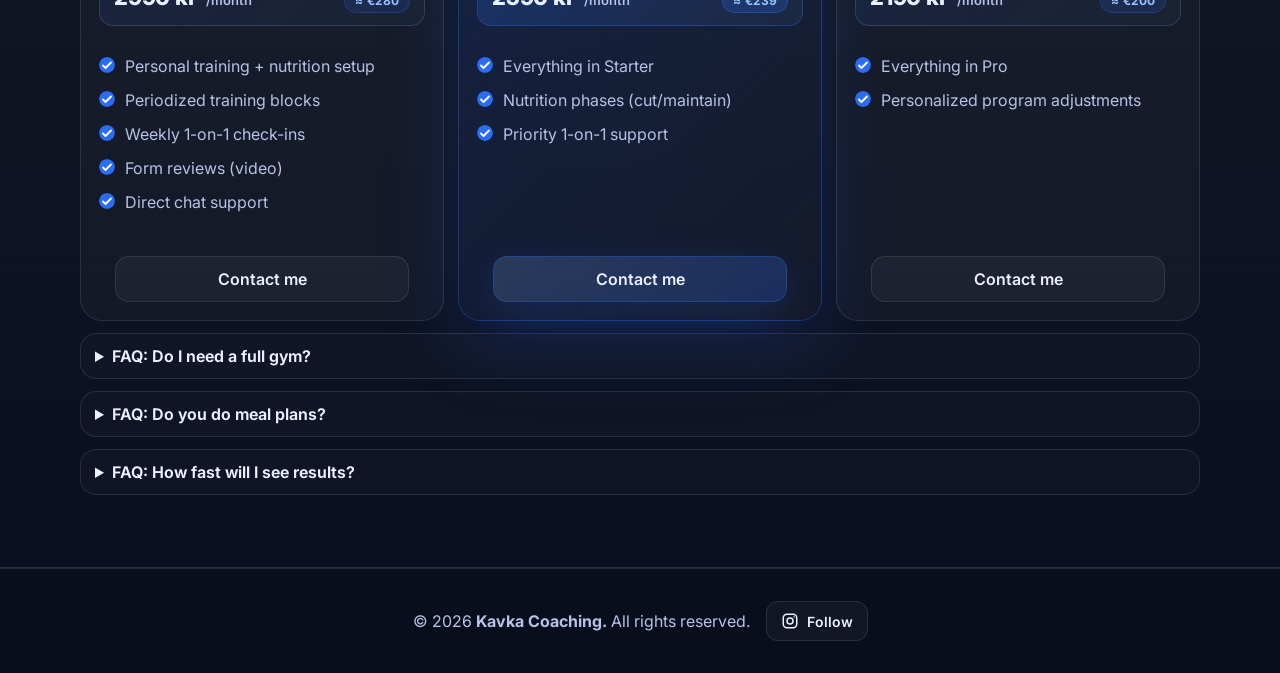
==== commit c1b1f811: "eur price change" ====
--- a/index.html
+++ b/index.html
@@ -1133,7 +1133,7 @@
         <div class="price__rate">
           <span class="price__rate-amount">2990 kr</span>
           <span class="price__rate-suffix">/month</span>
-          <span class="price__rate-eur">≈ €290</span>
+          <span class="price__rate-eur">≈ €280</span>
         </div>
         <ul class="checklist">
           <li>Personal training + nutrition setup</li>
